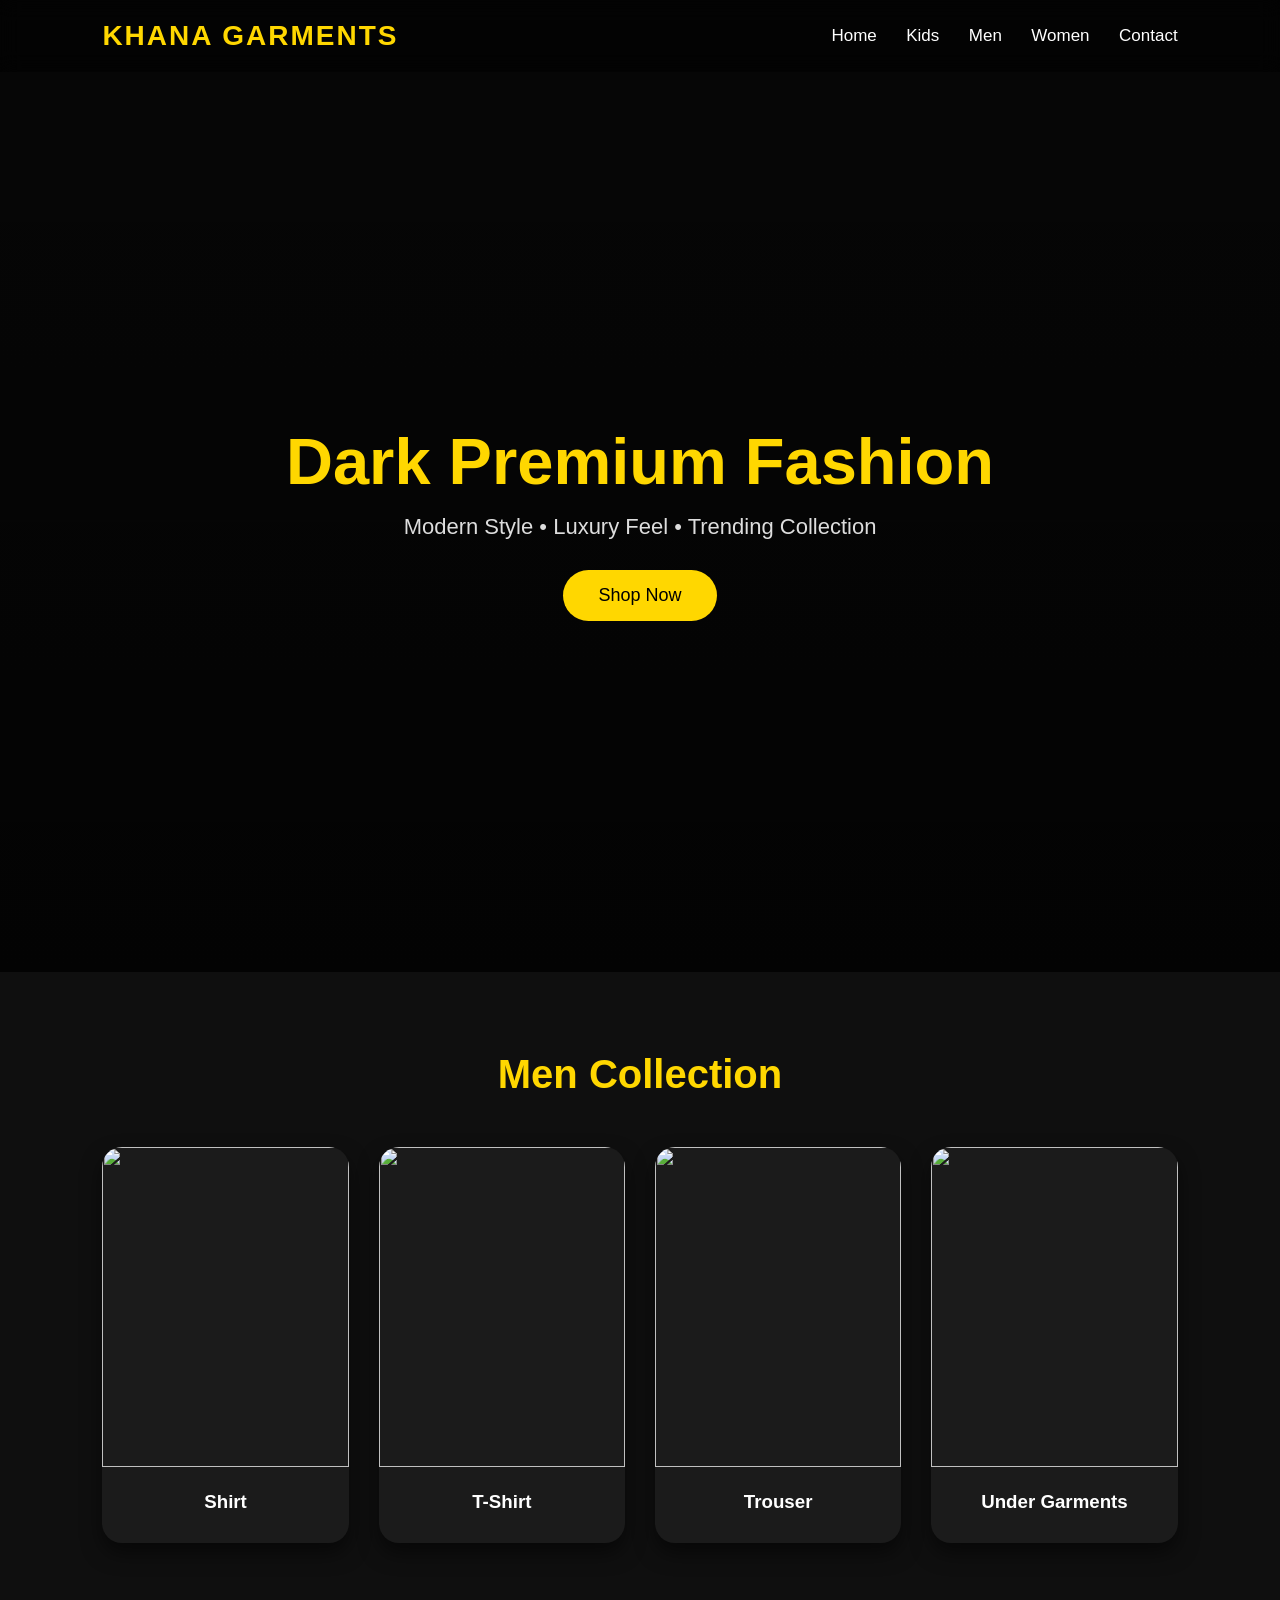
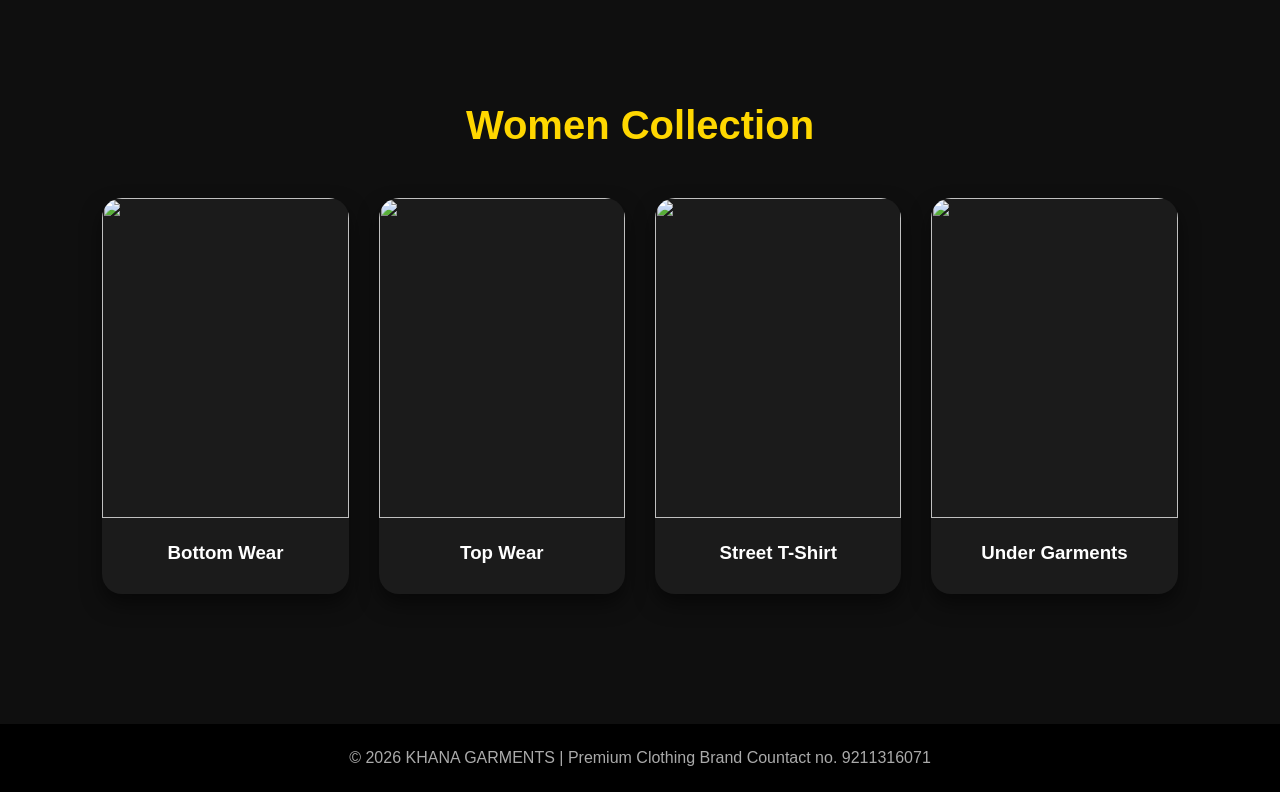
==== index.html @ 59cdd46c "Fix HTML structure and update product links Updated product links and fixed HTML structure." ====
<!DOCTYPE html>
<html>
    <head>
        <title>Dark Premium Fashion Store</title>
        <link rel="stylesheet" href="style.css">
    </head>

    <body>
        <header class="header">
            <div class="logo">KHANA GARMENTS</div>
            <nav>
                <a href="#">Home</a>
                <a href="#">Kids</a>
                <a href="#" onclick="scrollToMenProducts()">Men</a>
                <a href="#" onclick="scrollToWomenProducts()">Women</a>
                <a href="#" onclick="scrollTofooter()">Contact</a>
            </nav>
        </header>
    
        <section class="hero">
            <h1>Dark Premium Fashion</h1>
            <p>Modern Style • Luxury Feel • Trending Collection</p>
            <button onclick="scrollToMenProducts()">Shop Now</button>
        </section>
    
        <section class="Men products" id="Men products">
            <h2 class="title">Men Collection</h2>
        
            <div class="grid">
            
                <div class="card">
                    <a href="menproduct.html"><img src="https://images.unsplash.com/photo-1515886657613-9f3515b0c78f"></a>
                    <div class="card-content">
                        <h3>Shirt</h3>
                    </div>
                </div>

                <div class="card">
                    <img src="https://images.unsplash.com/photo-1496747611176-843222e1e57c">
                    <div class="card-content">
                        <h3>T-Shirt</h3>
                    </div>
                </div>

                <div class="card">
                    <img src="https://images.unsplash.com/photo-1521572267360-ee0c2909d518">
                    <div class="card-content">
                        <h3>Trouser</h3>
                    </div>
                </div>

                <div class="card">
                    <img src="https://images.unsplash.com/photo-1541099649105-f69ad21f3246">
                    <div class="card-content">
                        <h3>Under Garments</h3>
                    </div>
                </div>
            </div>
        </section>
    
        <section class="Women products" id="Women products">
            <h2 class="title">Women Collection</h2>
        
            <div class="grid">
            
                <div class="card">
                    <img src="https://images.unsplash.com/photo-1515886657613-9f3515b0c78f">
                    <div class="card-content">
                        <h3>Bottom Wear</h3>
                    </div>
                </div>

                <div class="card">
                    <img src="https://images.unsplash.com/photo-1496747611176-843222e1e57c">
                    <div class="card-content">
                        <h3>Top Wear</h3>
                    </div>
                </div>

                <div class="card">
                    <img src="https://images.unsplash.com/photo-1521572267360-ee0c2909d518">
                    <div class="card-content">
                        <h3>Street T-Shirt</h3>
                    </div>
                </div>

                <div class="card">
                    <img src="https://images.unsplash.com/photo-1541099649105-f69ad21f3246">
                    <div class="card-content">
                        <h3>Under Garments</h3>
                    </div>
                </div>
            </div>
        </section>

        <footer class="footer" id="footer">
            © 2026 KHANA GARMENTS | Premium Clothing Brand Countact no. 9211316071
        </footer>
        <script src="script.js"></script>
    </body>
</html>
---- style.css ----
*{
    margin:0;
    padding:0;
    box-sizing:border-box;
    font-family: 'Segoe UI', sans-serif;
}

body{
    background:#0f0f0f;
    color:#fff;
    overflow-x:hidden;
}

/* Header */
header{
    background:rgba(0,0,0,0.8);
    padding:20px 8%;
    display:flex;
    justify-content:space-between;
    align-items:center;
    position:sticky;
    top:0;
    z-index:1000;
    backdrop-filter: blur(10px);
}

.header{
    display: flex;
    justify-content: space-between;
}
.logo{
    font-size:28px;
    font-weight:bold;
    color:#ffd700;
    letter-spacing:2px;
    display: block;
}

nav a{
    color:#fff;
    text-decoration:none;
    margin-left:25px;
    transition:0.3s;
    font-size:17px;
    display: inline-flex;
}

nav a:hover{
    color:#ffd700;
}

/* Hero */
.hero{
    height:100vh;
    background:linear-gradient(rgba(0,0,0,.6),rgba(0,0,0,.8)),
    url('https://images.unsplash.com/photo-1515886657613-9f3515b0c78f?auto=format&fit=crop&w=1400&q=80') center/cover;
    display:flex;
    justify-content:center;
    align-items:center;
    text-align:center;
    flex-direction:column;
    animation:zoomBg 10s infinite alternate;
}

@keyframes zoomBg{
    from{background-size:100%;}
    to{background-size:110%;}
}

.hero h1{
    font-size:65px;
    color:#ffd700;
    animation:fadeDown 1.2s ease;
}

.hero p{
    margin-top:15px;
    font-size:22px;
    color:#ddd;
    animation:fadeUp 1.5s ease;
}

.hero button{
    margin-top:30px;
    padding:15px 35px;
    border:none;
    background:#ffd700;
    color:#000;
    font-size:18px;
    cursor:pointer;
    border-radius:30px;
    transition:0.3s;
}

.hero button:hover{
    transform:scale(1.08);
    background:#fff;
}

@keyframes fadeDown{
    from{opacity:0; transform:translateY(-50px);}
    to{opacity:1; transform:translateY(0);}
}

@keyframes fadeUp{
    from{opacity:0; transform:translateY(50px);}
    to{opacity:1; transform:translateY(0);}
}

/* Products */
.products{
    padding:80px 8%;
}

.title{
    text-align:center;
    font-size:40px;
    margin-bottom:50px;
    color:#ffd700;
}

.grid{
    display:grid;
    grid-template-columns:repeat(auto-fit,minmax(130px,1fr));
    gap:30px;
}

.card{
    background:#1b1b1b;
    border-radius:20px;
    overflow:hidden;
    transition:0.4s;
    box-shadow:0 10px 20px rgba(0,0,0,.5);
}

.card:hover{
    transform:translateY(-12px);
}

.card img{
    width:100%;
    height:320px;
    object-fit:cover;
}

.card-content{
    padding:20px;
    text-align:center;
}

.card-content h3{
    margin-bottom:10px;
}

.price{
    color:#ffd700;
    font-size:22px;
    margin-bottom:15px;
}

.card button{
    padding:10px 25px;
    border:none;
    background:#ffd700;
    color:#000;
    cursor:pointer;
    border-radius:25px;
    transition:0.3s;
}

.card button:hover{
    background:#fff;
}

/* Footer */
footer{
    background:#000;
    padding:25px;
    text-align:center;
    margin-top:50px;
    color:#aaa;
}
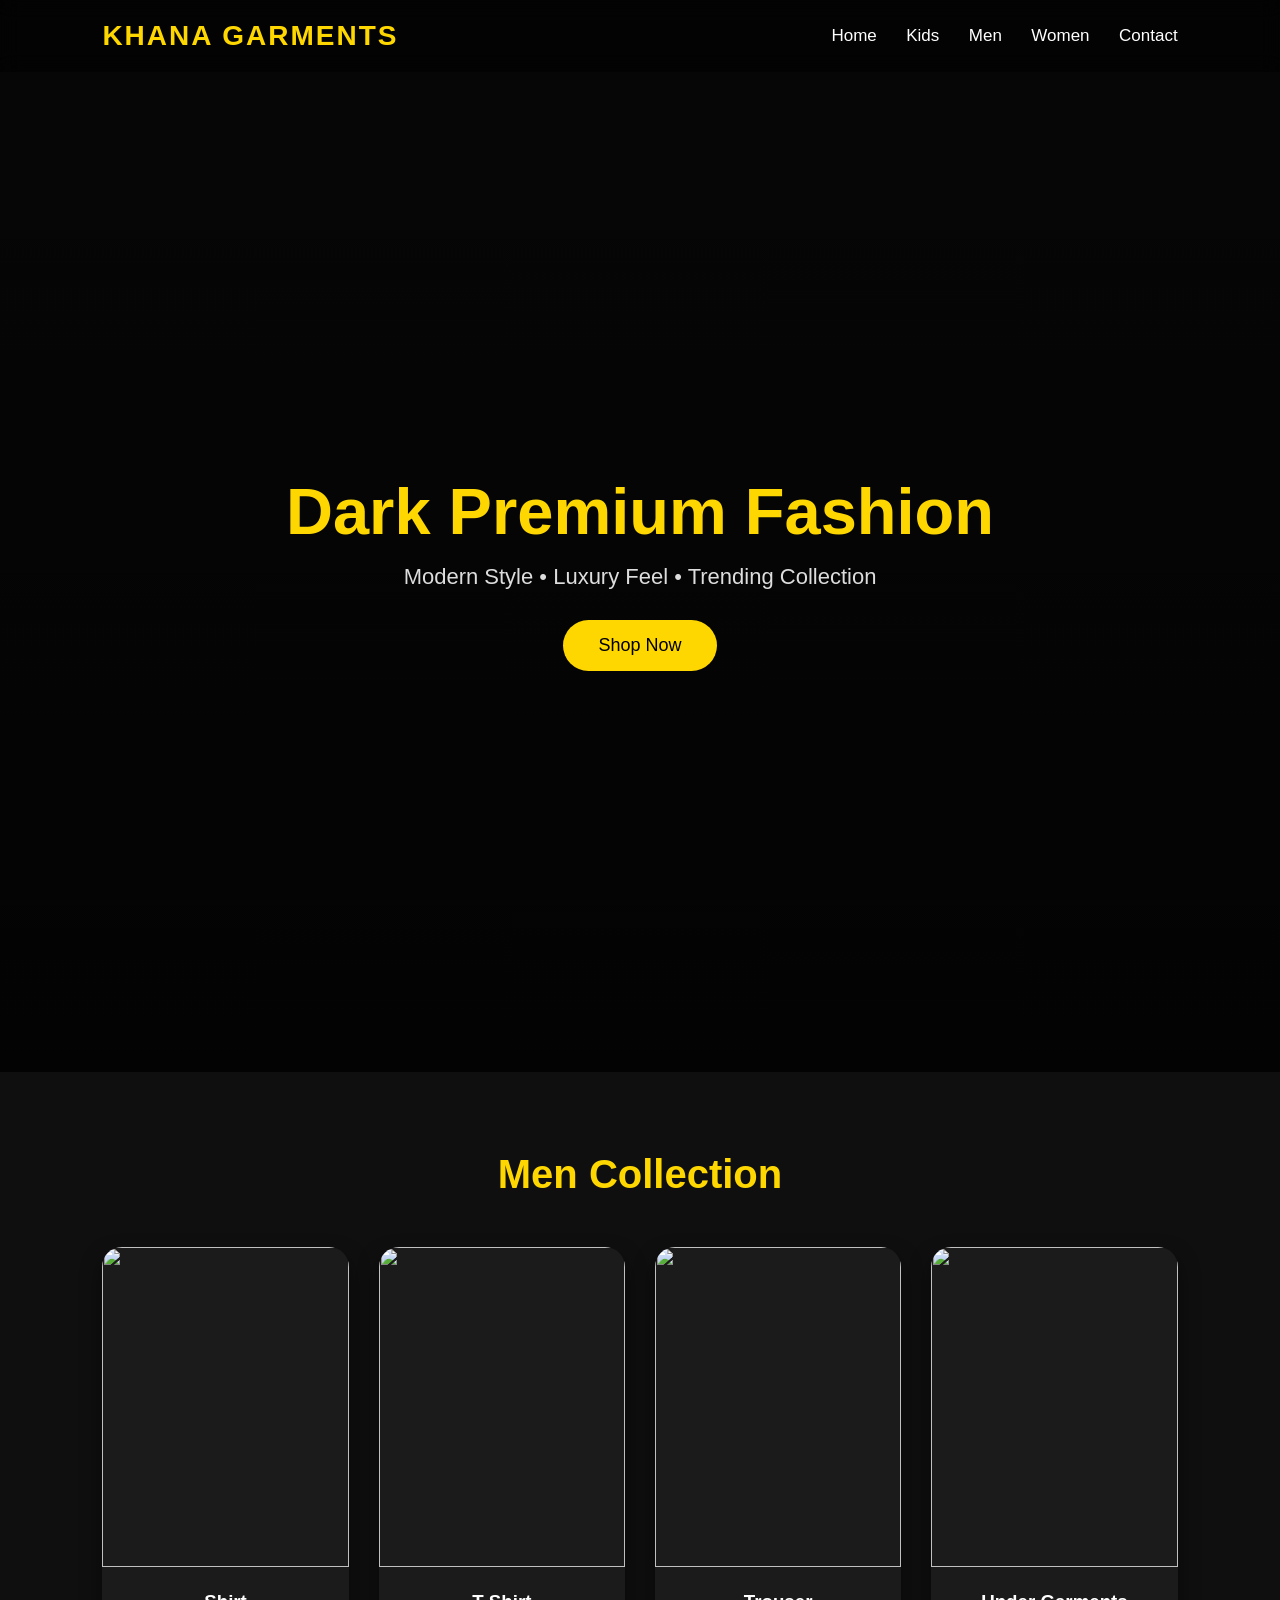
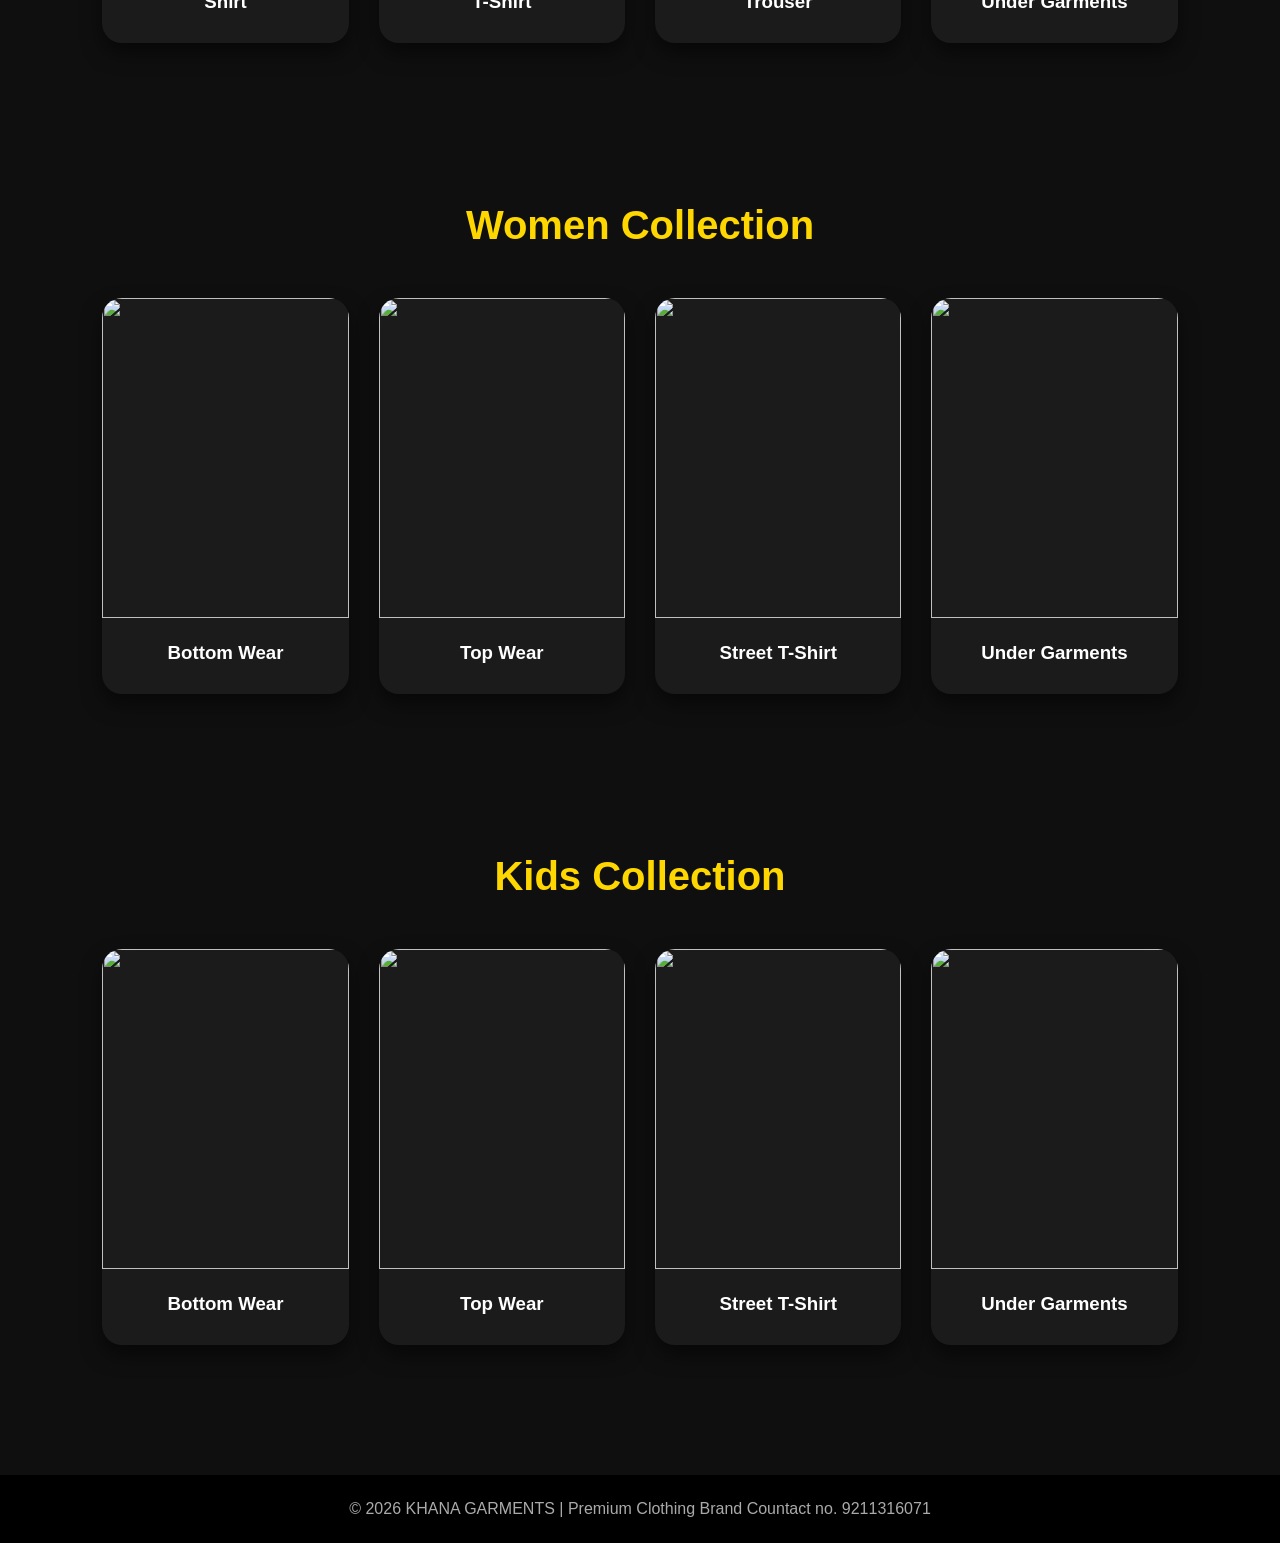
==== commit bec1a8a1: "Add Kids Collection section to index.html Added Kids Collection section to the index.html file." ====
--- a/index.html
+++ b/index.html
@@ -92,6 +92,41 @@
                 </div>
             </div>
         </section>
+        
+        <section class="Women products" id="Women products">
+            <h2 class="title">Kids Collection</h2>
+        
+            <div class="grid">
+            
+                <div class="card">
+                    <img src="https://images.unsplash.com/photo-1515886657613-9f3515b0c78f">
+                    <div class="card-content">
+                        <h3>Bottom Wear</h3>
+                    </div>
+                </div>
+
+                <div class="card">
+                    <img src="https://images.unsplash.com/photo-1496747611176-843222e1e57c">
+                    <div class="card-content">
+                        <h3>Top Wear</h3>
+                    </div>
+                </div>
+
+                <div class="card">
+                    <img src="https://images.unsplash.com/photo-1521572267360-ee0c2909d518">
+                    <div class="card-content">
+                        <h3>Street T-Shirt</h3>
+                    </div>
+                </div>
+
+                <div class="card">
+                    <img src="https://images.unsplash.com/photo-1541099649105-f69ad21f3246">
+                    <div class="card-content">
+                        <h3>Under Garments</h3>
+                    </div>
+                </div>
+            </div>
+        </section>
 
         <footer class="footer" id="footer">
             © 2026 KHANA GARMENTS | Premium Clothing Brand Countact no. 9211316071
--- a/style.css
+++ b/style.css
@@ -51,7 +51,7 @@
 
 /* Hero */
 .hero{
-    height:100vh;
+    height:1000px;
     background:linear-gradient(rgba(0,0,0,.6),rgba(0,0,0,.8)),
     url('https://images.unsplash.com/photo-1515886657613-9f3515b0c78f?auto=format&fit=crop&w=1400&q=80') center/cover;
     display:flex;
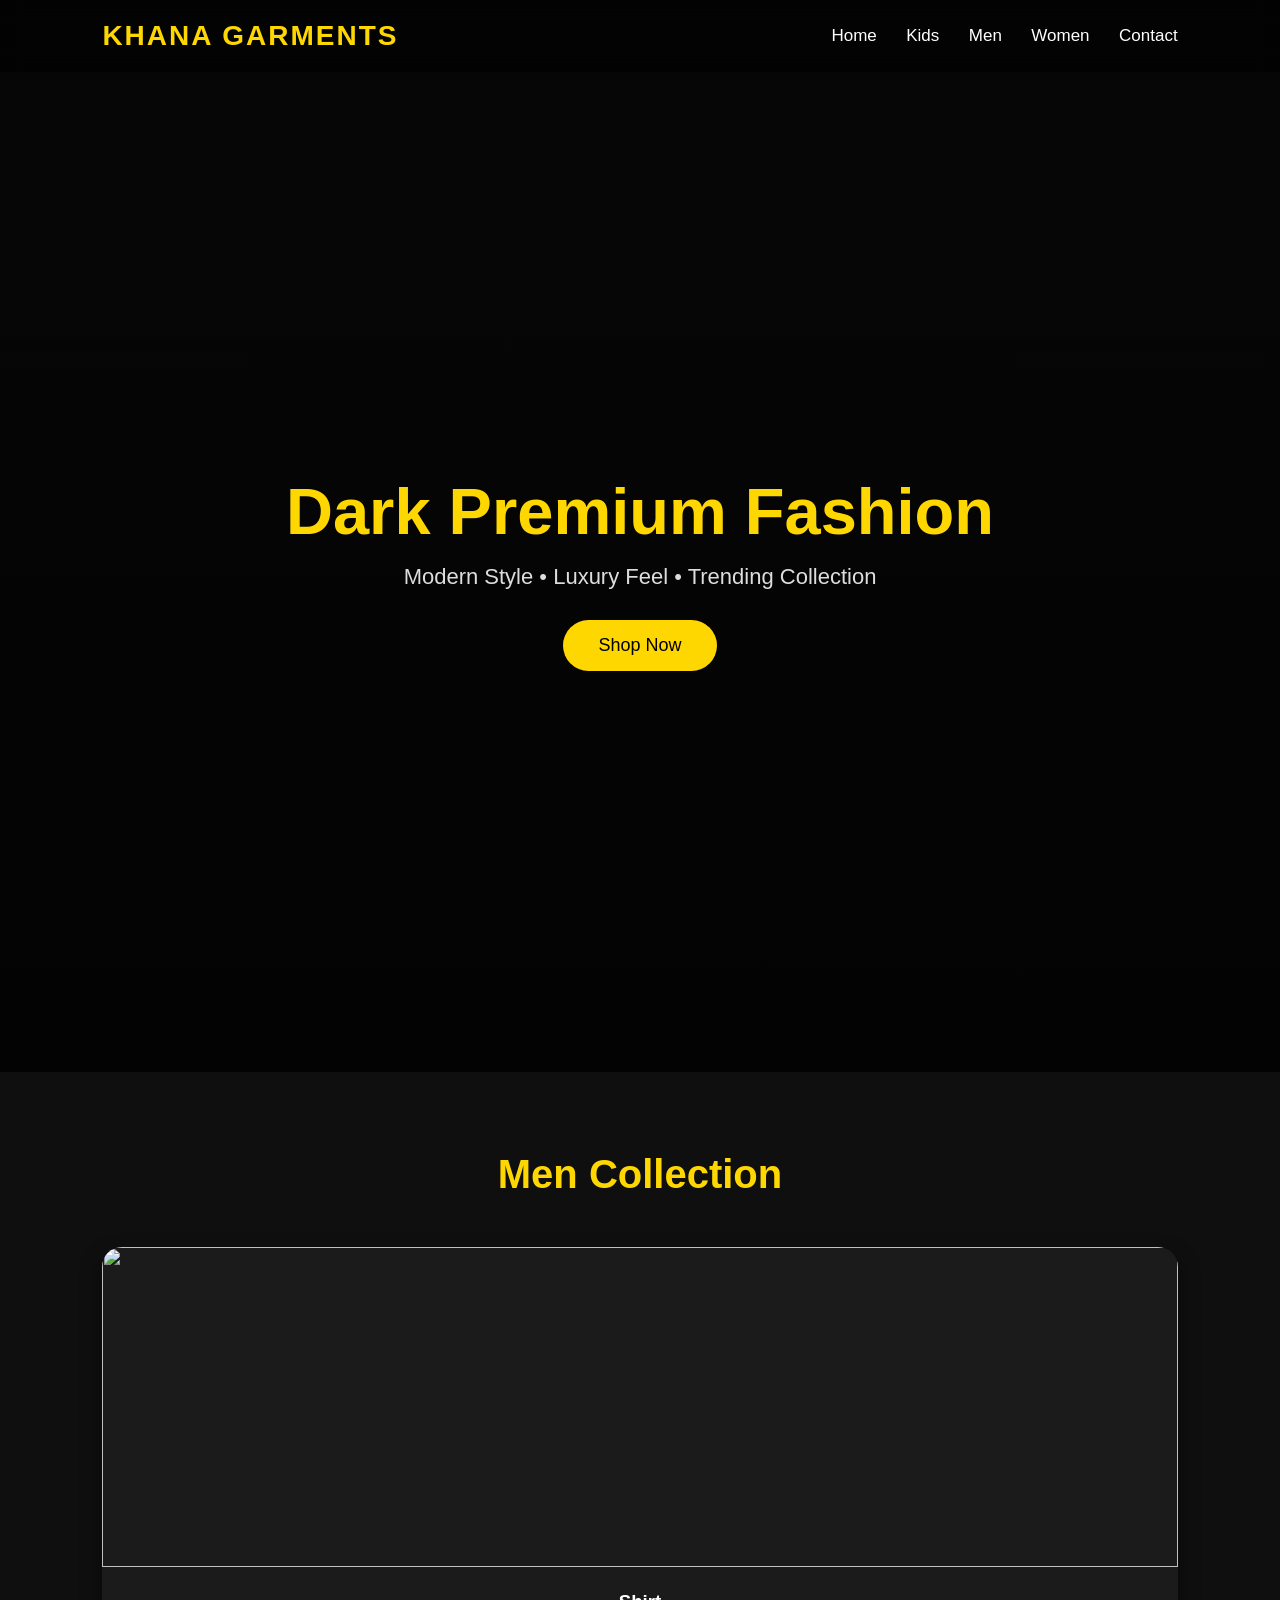
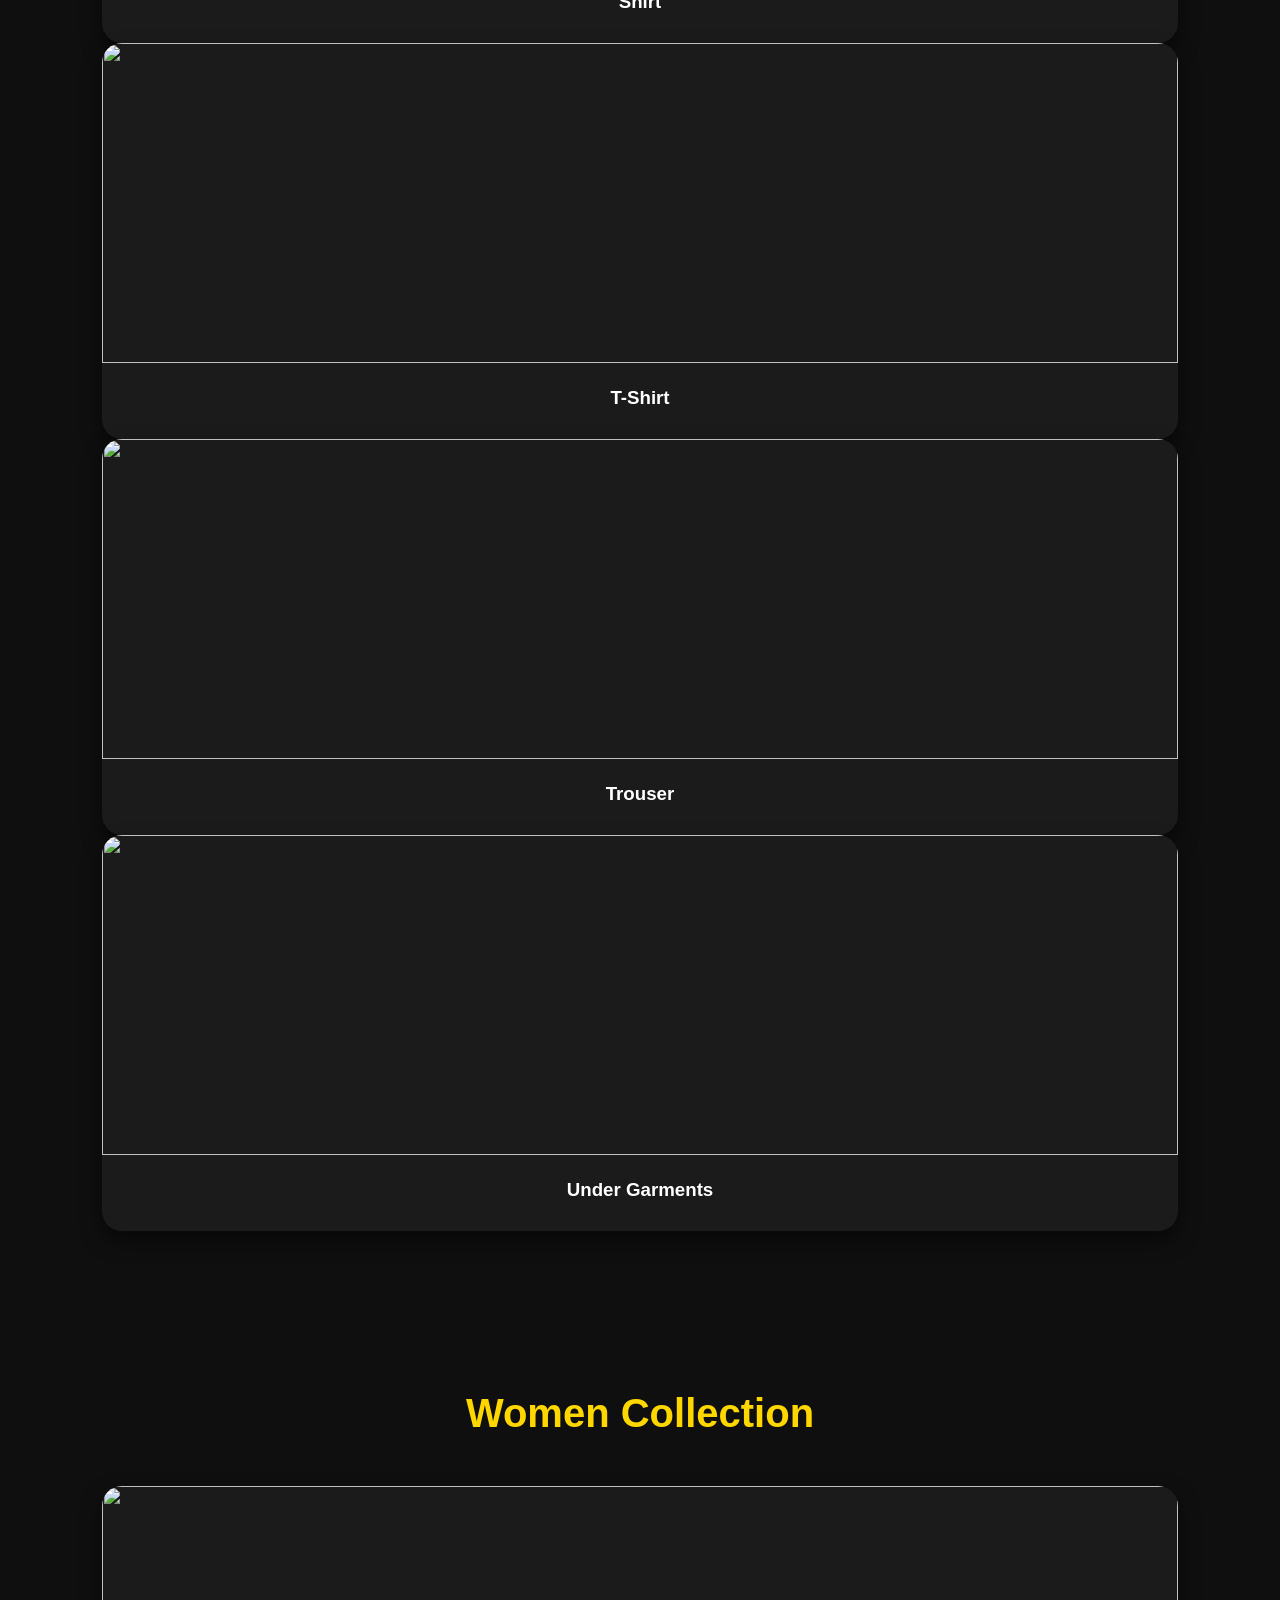
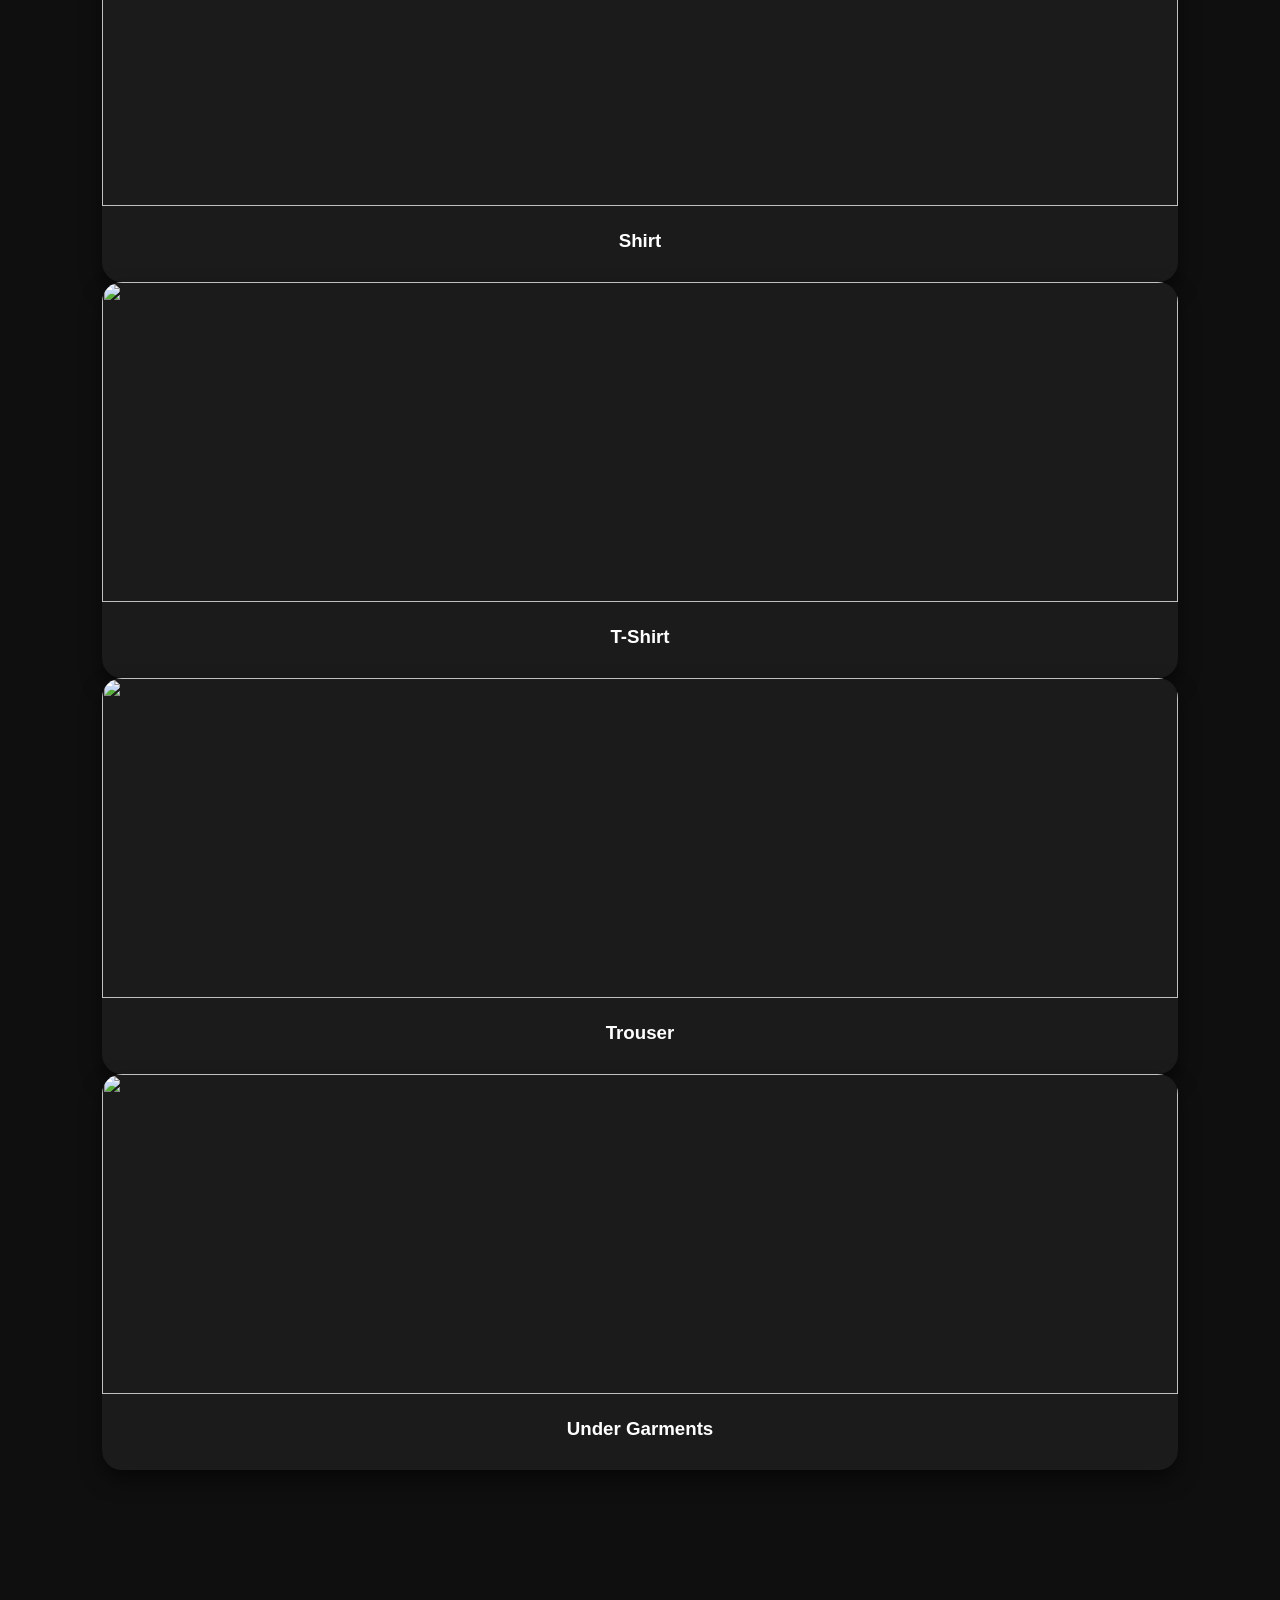
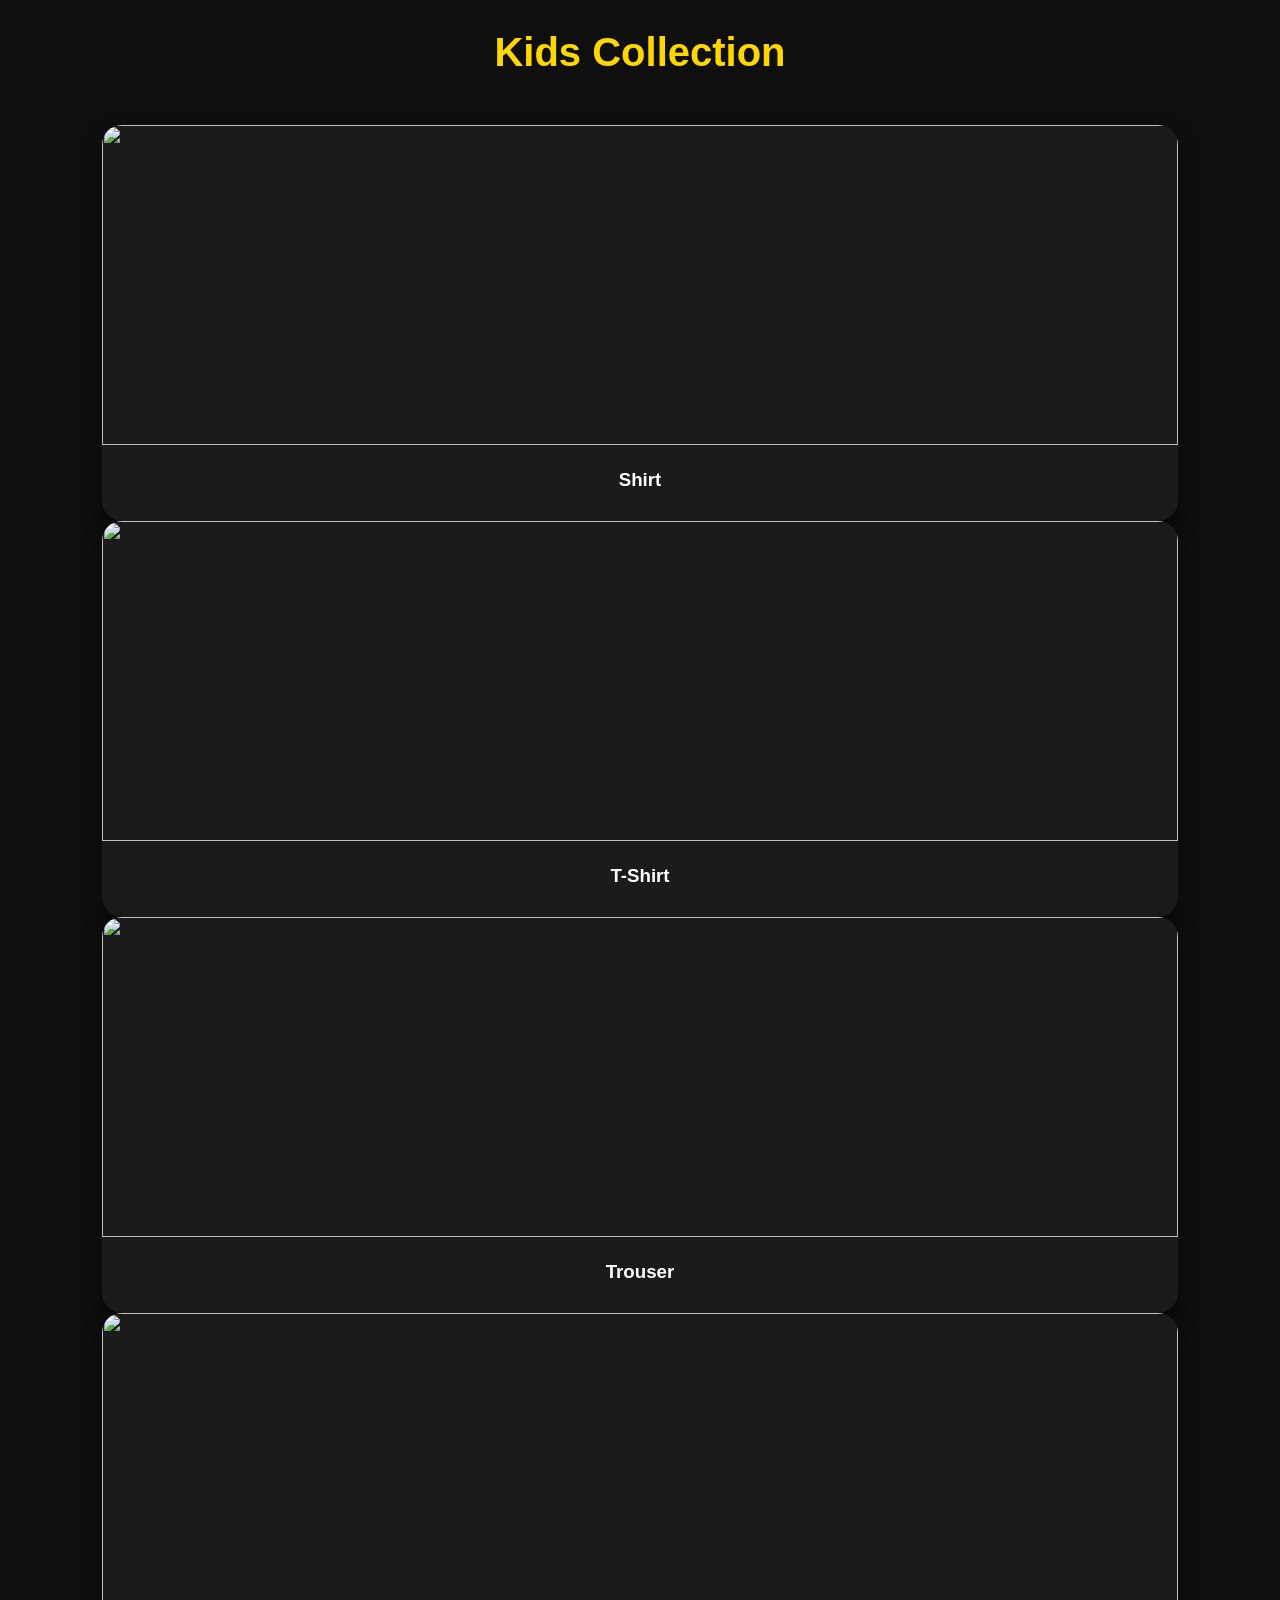
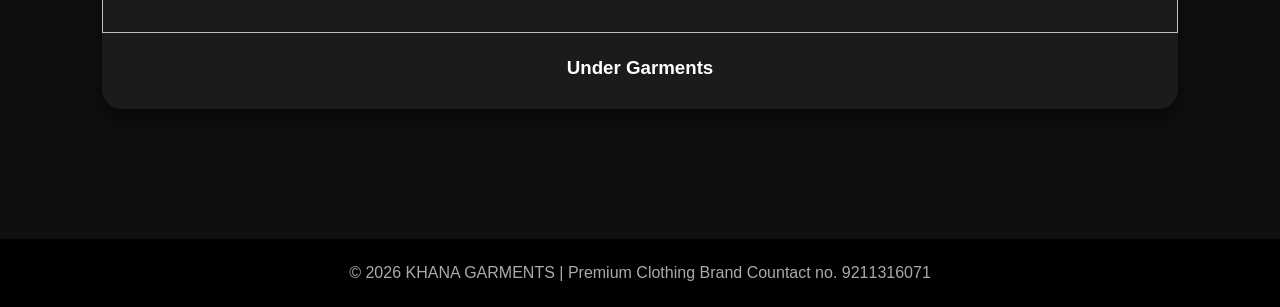
==== commit 3ac59d72: "Update index.html" ====
--- a/index.html
+++ b/index.html
@@ -26,33 +26,34 @@
         <section class="Men products" id="Men products">
             <h2 class="title">Men Collection</h2>
         
-            <div class="grid">
-            
-                <div class="card">
-                    <a href="menproduct.html"><img src="https://images.unsplash.com/photo-1515886657613-9f3515b0c78f"></a>
-                    <div class="card-content">
-                        <h3>Shirt</h3>
+            <div class="mencard">
+                    <div class="card">
+                        <a href="men t-shirt.html"><img src="https://images.unsplash.com/photo-1515886657613-9f3515b0c78f"></a>
+                        <div class="card-content">
+                            <h3>Shirt</h3>
+                        </div>
+                    </div>
+
+                    <div class="card">
+                        <img src="https://images.unsplash.com/photo-1496747611176-843222e1e57c">
+                        <div class="card-content">
+                            <h3>T-Shirt</h3>
+                        </div>
                     </div>
                 </div>
+                <div class="mencard">
+                    <div class="card">
+                        <img src="https://images.unsplash.com/photo-1521572267360-ee0c2909d518">
+                        <div class="card-content">
+                            <h3>Trouser</h3>
+                        </div>
+                    </div>
 
-                <div class="card">
-                    <img src="https://images.unsplash.com/photo-1496747611176-843222e1e57c">
-                    <div class="card-content">
-                        <h3>T-Shirt</h3>
-                    </div>
-                </div>
-
-                <div class="card">
-                    <img src="https://images.unsplash.com/photo-1521572267360-ee0c2909d518">
-                    <div class="card-content">
-                        <h3>Trouser</h3>
-                    </div>
-                </div>
-
-                <div class="card">
-                    <img src="https://images.unsplash.com/photo-1541099649105-f69ad21f3246">
-                    <div class="card-content">
-                        <h3>Under Garments</h3>
+                    <div class="card">
+                        <img src="https://images.unsplash.com/photo-1541099649105-f69ad21f3246">
+                        <div class="card-content">
+                            <h3>Under Garments</h3>
+                        </div>
                     </div>
                 </div>
             </div>
@@ -61,68 +62,72 @@
         <section class="Women products" id="Women products">
             <h2 class="title">Women Collection</h2>
         
-            <div class="grid">
             
-                <div class="card">
-                    <img src="https://images.unsplash.com/photo-1515886657613-9f3515b0c78f">
-                    <div class="card-content">
-                        <h3>Bottom Wear</h3>
+            <div class="mencard">
+                    <div class="card">
+                        <a href="men t-shirt.html"><img src="https://images.unsplash.com/photo-1515886657613-9f3515b0c78f"></a>
+                        <div class="card-content">
+                            <h3>Shirt</h3>
+                        </div>
+                    </div>
+
+                    <div class="card">
+                        <img src="https://images.unsplash.com/photo-1496747611176-843222e1e57c">
+                        <div class="card-content">
+                            <h3>T-Shirt</h3>
+                        </div>
                     </div>
                 </div>
+                <div class="mencard">
+                    <div class="card">
+                        <img src="https://images.unsplash.com/photo-1521572267360-ee0c2909d518">
+                        <div class="card-content">
+                            <h3>Trouser</h3>
+                        </div>
+                    </div>
 
-                <div class="card">
-                    <img src="https://images.unsplash.com/photo-1496747611176-843222e1e57c">
-                    <div class="card-content">
-                        <h3>Top Wear</h3>
-                    </div>
-                </div>
-
-                <div class="card">
-                    <img src="https://images.unsplash.com/photo-1521572267360-ee0c2909d518">
-                    <div class="card-content">
-                        <h3>Street T-Shirt</h3>
-                    </div>
-                </div>
-
-                <div class="card">
-                    <img src="https://images.unsplash.com/photo-1541099649105-f69ad21f3246">
-                    <div class="card-content">
-                        <h3>Under Garments</h3>
+                    <div class="card">
+                        <img src="https://images.unsplash.com/photo-1541099649105-f69ad21f3246">
+                        <div class="card-content">
+                            <h3>Under Garments</h3>
+                        </div>
                     </div>
                 </div>
             </div>
         </section>
         
-        <section class="Women products" id="Women products">
+        <section class="Kids products" id="Kids products">
             <h2 class="title">Kids Collection</h2>
         
-            <div class="grid">
             
-                <div class="card">
-                    <img src="https://images.unsplash.com/photo-1515886657613-9f3515b0c78f">
-                    <div class="card-content">
-                        <h3>Bottom Wear</h3>
+            <div class="mencard">
+                    <div class="card">
+                        <a href="men t-shirt.html"><img src="https://images.unsplash.com/photo-1515886657613-9f3515b0c78f"></a>
+                        <div class="card-content">
+                            <h3>Shirt</h3>
+                        </div>
+                    </div>
+
+                    <div class="card">
+                        <img src="https://images.unsplash.com/photo-1496747611176-843222e1e57c">
+                        <div class="card-content">
+                            <h3>T-Shirt</h3>
+                        </div>
                     </div>
                 </div>
+                <div class="mencard">
+                    <div class="card">
+                        <img src="https://images.unsplash.com/photo-1521572267360-ee0c2909d518">
+                        <div class="card-content">
+                            <h3>Trouser</h3>
+                        </div>
+                    </div>
 
-                <div class="card">
-                    <img src="https://images.unsplash.com/photo-1496747611176-843222e1e57c">
-                    <div class="card-content">
-                        <h3>Top Wear</h3>
-                    </div>
-                </div>
-
-                <div class="card">
-                    <img src="https://images.unsplash.com/photo-1521572267360-ee0c2909d518">
-                    <div class="card-content">
-                        <h3>Street T-Shirt</h3>
-                    </div>
-                </div>
-
-                <div class="card">
-                    <img src="https://images.unsplash.com/photo-1541099649105-f69ad21f3246">
-                    <div class="card-content">
-                        <h3>Under Garments</h3>
+                    <div class="card">
+                        <img src="https://images.unsplash.com/photo-1541099649105-f69ad21f3246">
+                        <div class="card-content">
+                            <h3>Under Garments</h3>
+                        </div>
                     </div>
                 </div>
             </div>
--- a/style.css
+++ b/style.css
@@ -123,6 +123,7 @@
     display:grid;
     grid-template-columns:repeat(auto-fit,minmax(130px,1fr));
     gap:30px;
+    hight:500px;
 }
 
 .card{
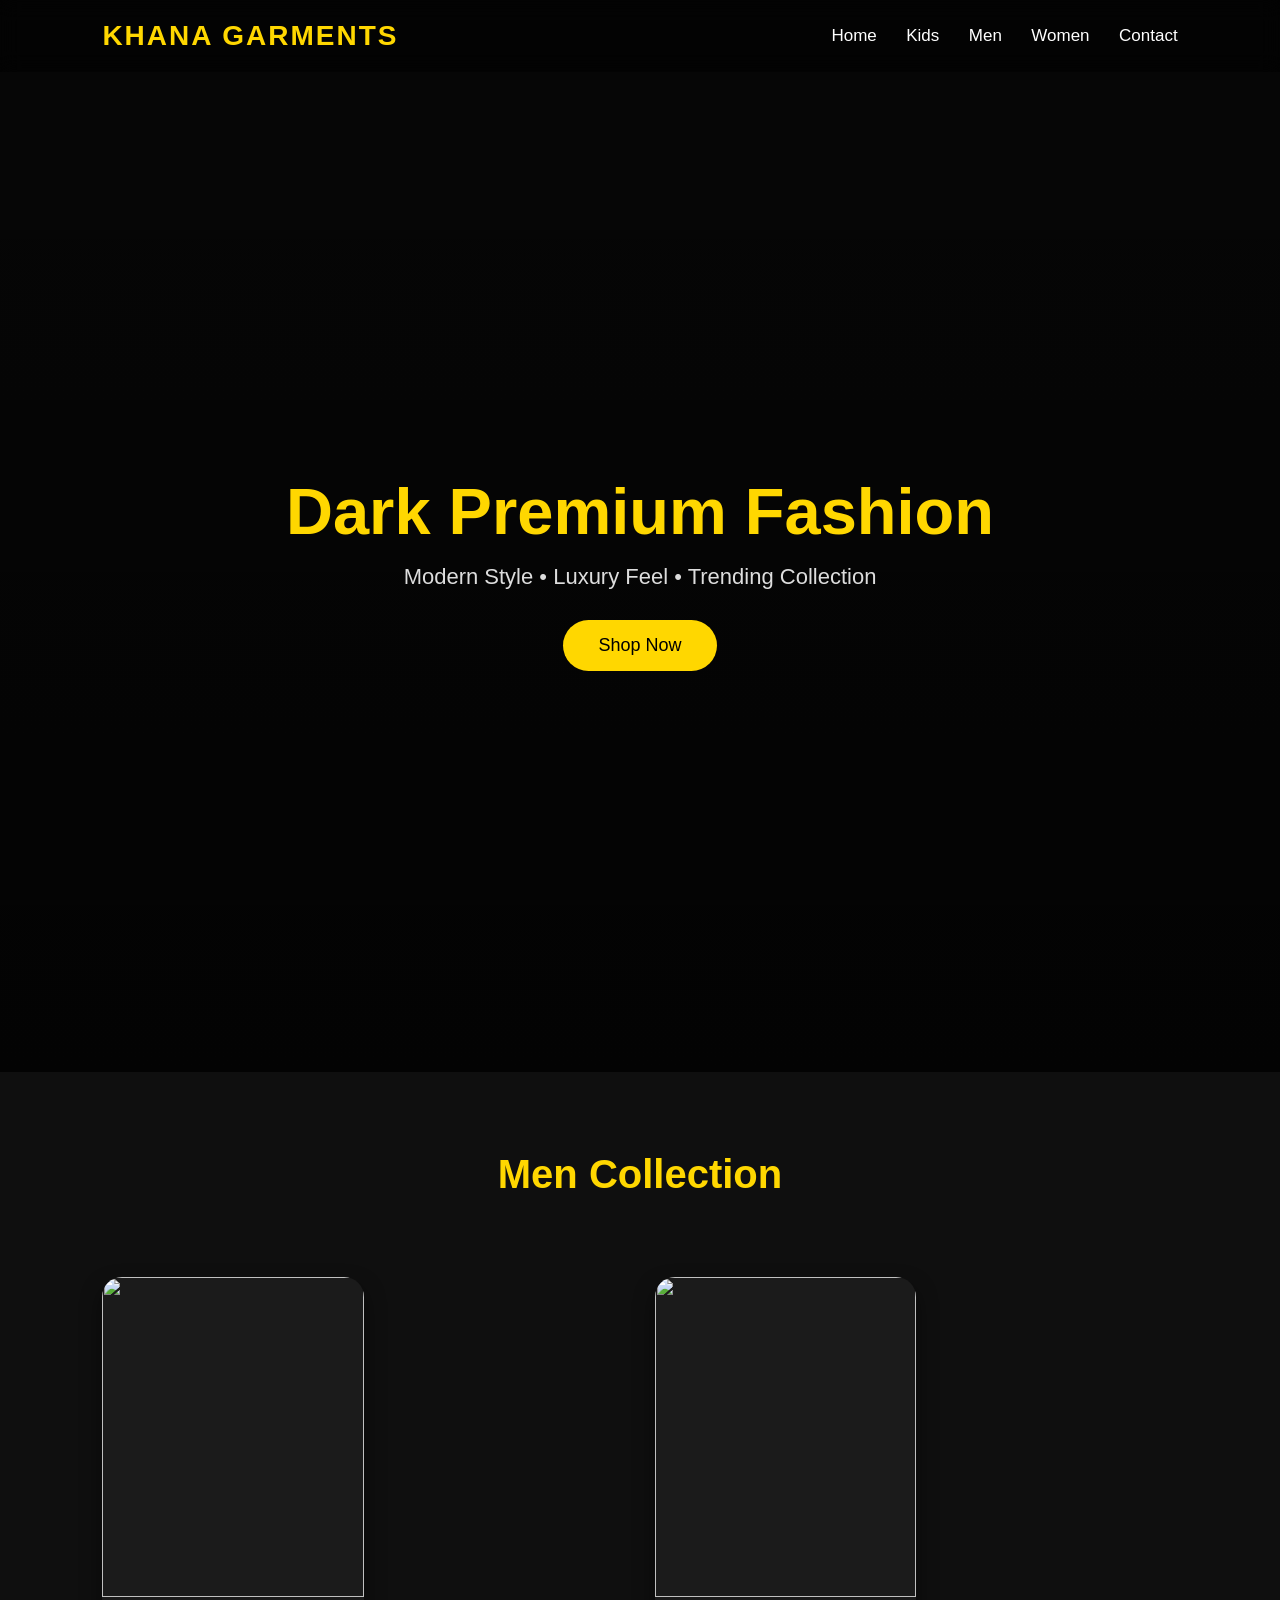
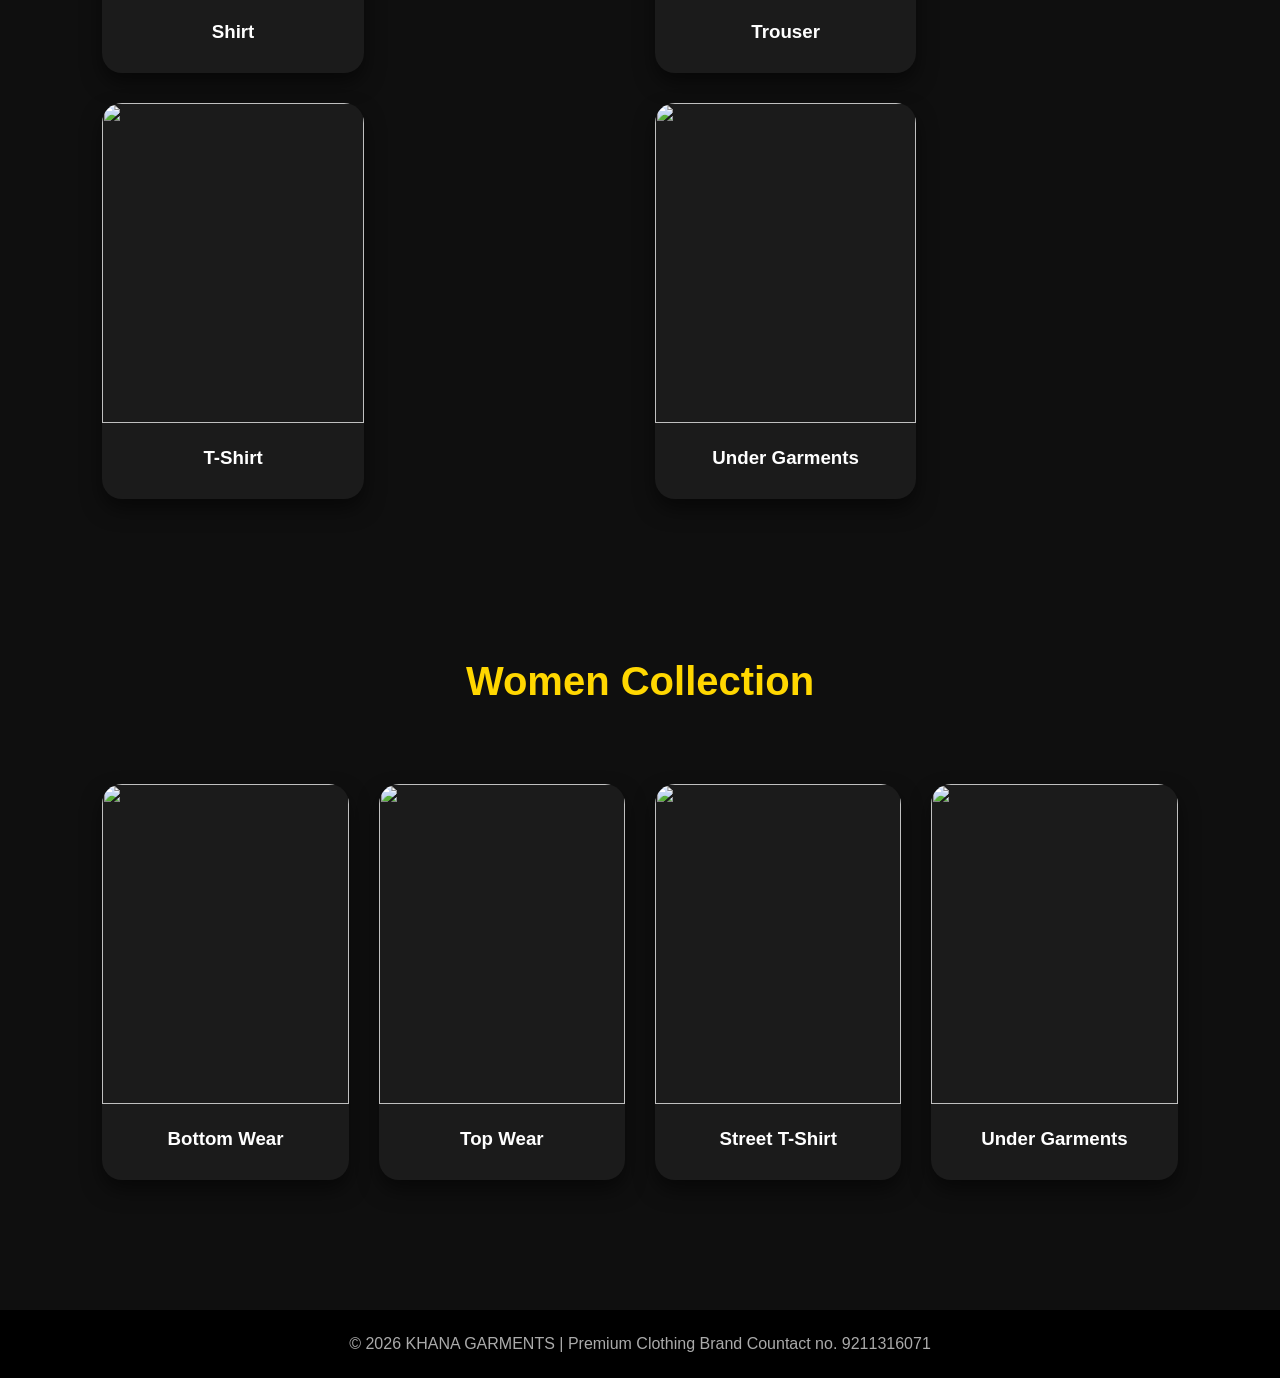
==== commit 93194786: "Add files via upload" ====
--- a/index.html
+++ b/index.html
@@ -26,7 +26,9 @@
         <section class="Men products" id="Men products">
             <h2 class="title">Men Collection</h2>
         
-            <div class="mencard">
+            <div class="grid">
+            
+                <div class="mencard">
                     <div class="card">
                         <a href="men t-shirt.html"><img src="https://images.unsplash.com/photo-1515886657613-9f3515b0c78f"></a>
                         <div class="card-content">
@@ -62,72 +64,33 @@
         <section class="Women products" id="Women products">
             <h2 class="title">Women Collection</h2>
         
+            <div class="grid">
             
-            <div class="mencard">
-                    <div class="card">
-                        <a href="men t-shirt.html"><img src="https://images.unsplash.com/photo-1515886657613-9f3515b0c78f"></a>
-                        <div class="card-content">
-                            <h3>Shirt</h3>
-                        </div>
-                    </div>
-
-                    <div class="card">
-                        <img src="https://images.unsplash.com/photo-1496747611176-843222e1e57c">
-                        <div class="card-content">
-                            <h3>T-Shirt</h3>
-                        </div>
+                <div class="card">
+                    <img src="https://images.unsplash.com/photo-1515886657613-9f3515b0c78f">
+                    <div class="card-content">
+                        <h3>Bottom Wear</h3>
                     </div>
                 </div>
-                <div class="mencard">
-                    <div class="card">
-                        <img src="https://images.unsplash.com/photo-1521572267360-ee0c2909d518">
-                        <div class="card-content">
-                            <h3>Trouser</h3>
-                        </div>
-                    </div>
 
-                    <div class="card">
-                        <img src="https://images.unsplash.com/photo-1541099649105-f69ad21f3246">
-                        <div class="card-content">
-                            <h3>Under Garments</h3>
-                        </div>
+                <div class="card">
+                    <img src="https://images.unsplash.com/photo-1496747611176-843222e1e57c">
+                    <div class="card-content">
+                        <h3>Top Wear</h3>
                     </div>
                 </div>
-            </div>
-        </section>
-        
-        <section class="Kids products" id="Kids products">
-            <h2 class="title">Kids Collection</h2>
-        
-            
-            <div class="mencard">
-                    <div class="card">
-                        <a href="men t-shirt.html"><img src="https://images.unsplash.com/photo-1515886657613-9f3515b0c78f"></a>
-                        <div class="card-content">
-                            <h3>Shirt</h3>
-                        </div>
-                    </div>
 
-                    <div class="card">
-                        <img src="https://images.unsplash.com/photo-1496747611176-843222e1e57c">
-                        <div class="card-content">
-                            <h3>T-Shirt</h3>
-                        </div>
+                <div class="card">
+                    <img src="https://images.unsplash.com/photo-1521572267360-ee0c2909d518">
+                    <div class="card-content">
+                        <h3>Street T-Shirt</h3>
                     </div>
                 </div>
-                <div class="mencard">
-                    <div class="card">
-                        <img src="https://images.unsplash.com/photo-1521572267360-ee0c2909d518">
-                        <div class="card-content">
-                            <h3>Trouser</h3>
-                        </div>
-                    </div>
 
-                    <div class="card">
-                        <img src="https://images.unsplash.com/photo-1541099649105-f69ad21f3246">
-                        <div class="card-content">
-                            <h3>Under Garments</h3>
-                        </div>
+                <div class="card">
+                    <img src="https://images.unsplash.com/photo-1541099649105-f69ad21f3246">
+                    <div class="card-content">
+                        <h3>Under Garments</h3>
                     </div>
                 </div>
             </div>
@@ -138,4 +101,4 @@
         </footer>
         <script src="script.js"></script>
     </body>
-</html>
+</html>
--- a/style.css
+++ b/style.css
@@ -123,7 +123,10 @@
     display:grid;
     grid-template-columns:repeat(auto-fit,minmax(130px,1fr));
     gap:30px;
-    hight:500px;
+}
+
+.mencard{
+    width:50%;
 }
 
 .card{
@@ -132,6 +135,7 @@
     overflow:hidden;
     transition:0.4s;
     box-shadow:0 10px 20px rgba(0,0,0,.5);
+    margin-top:30px;
 }
 
 .card:hover{
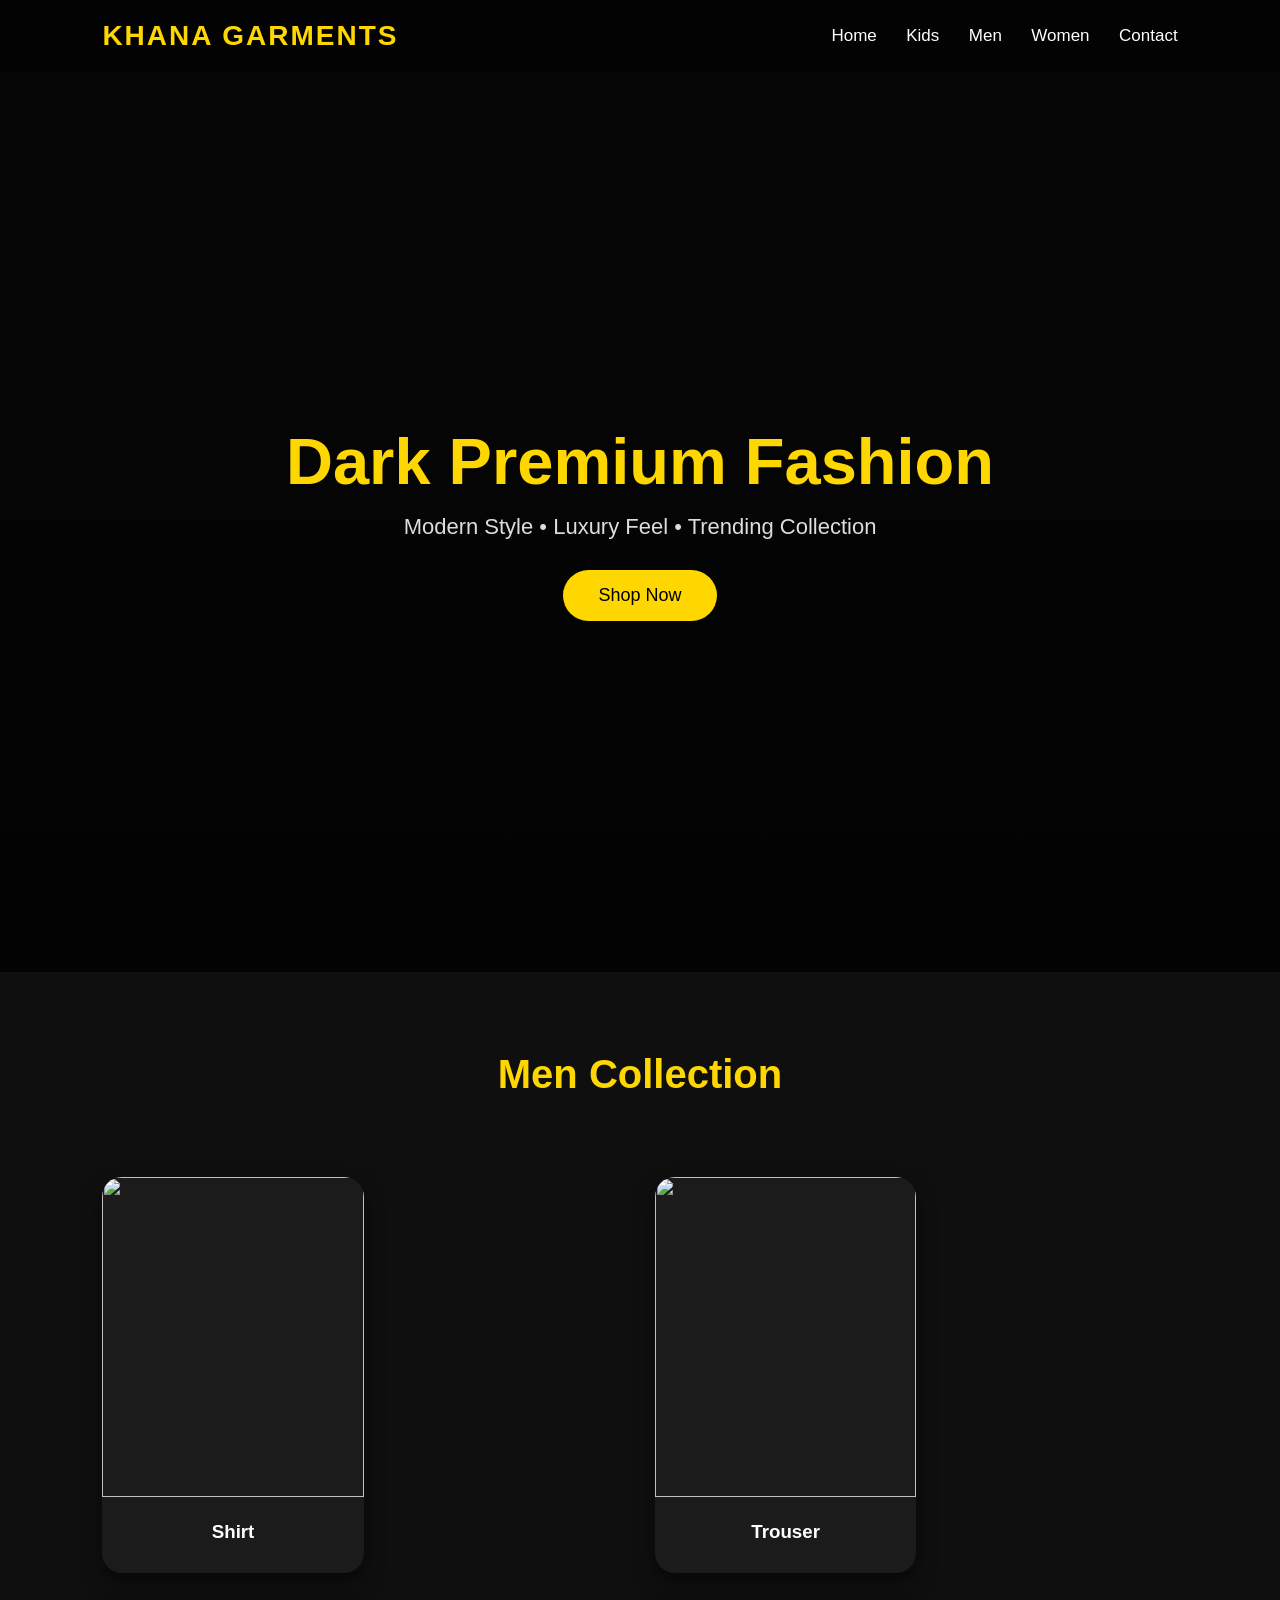
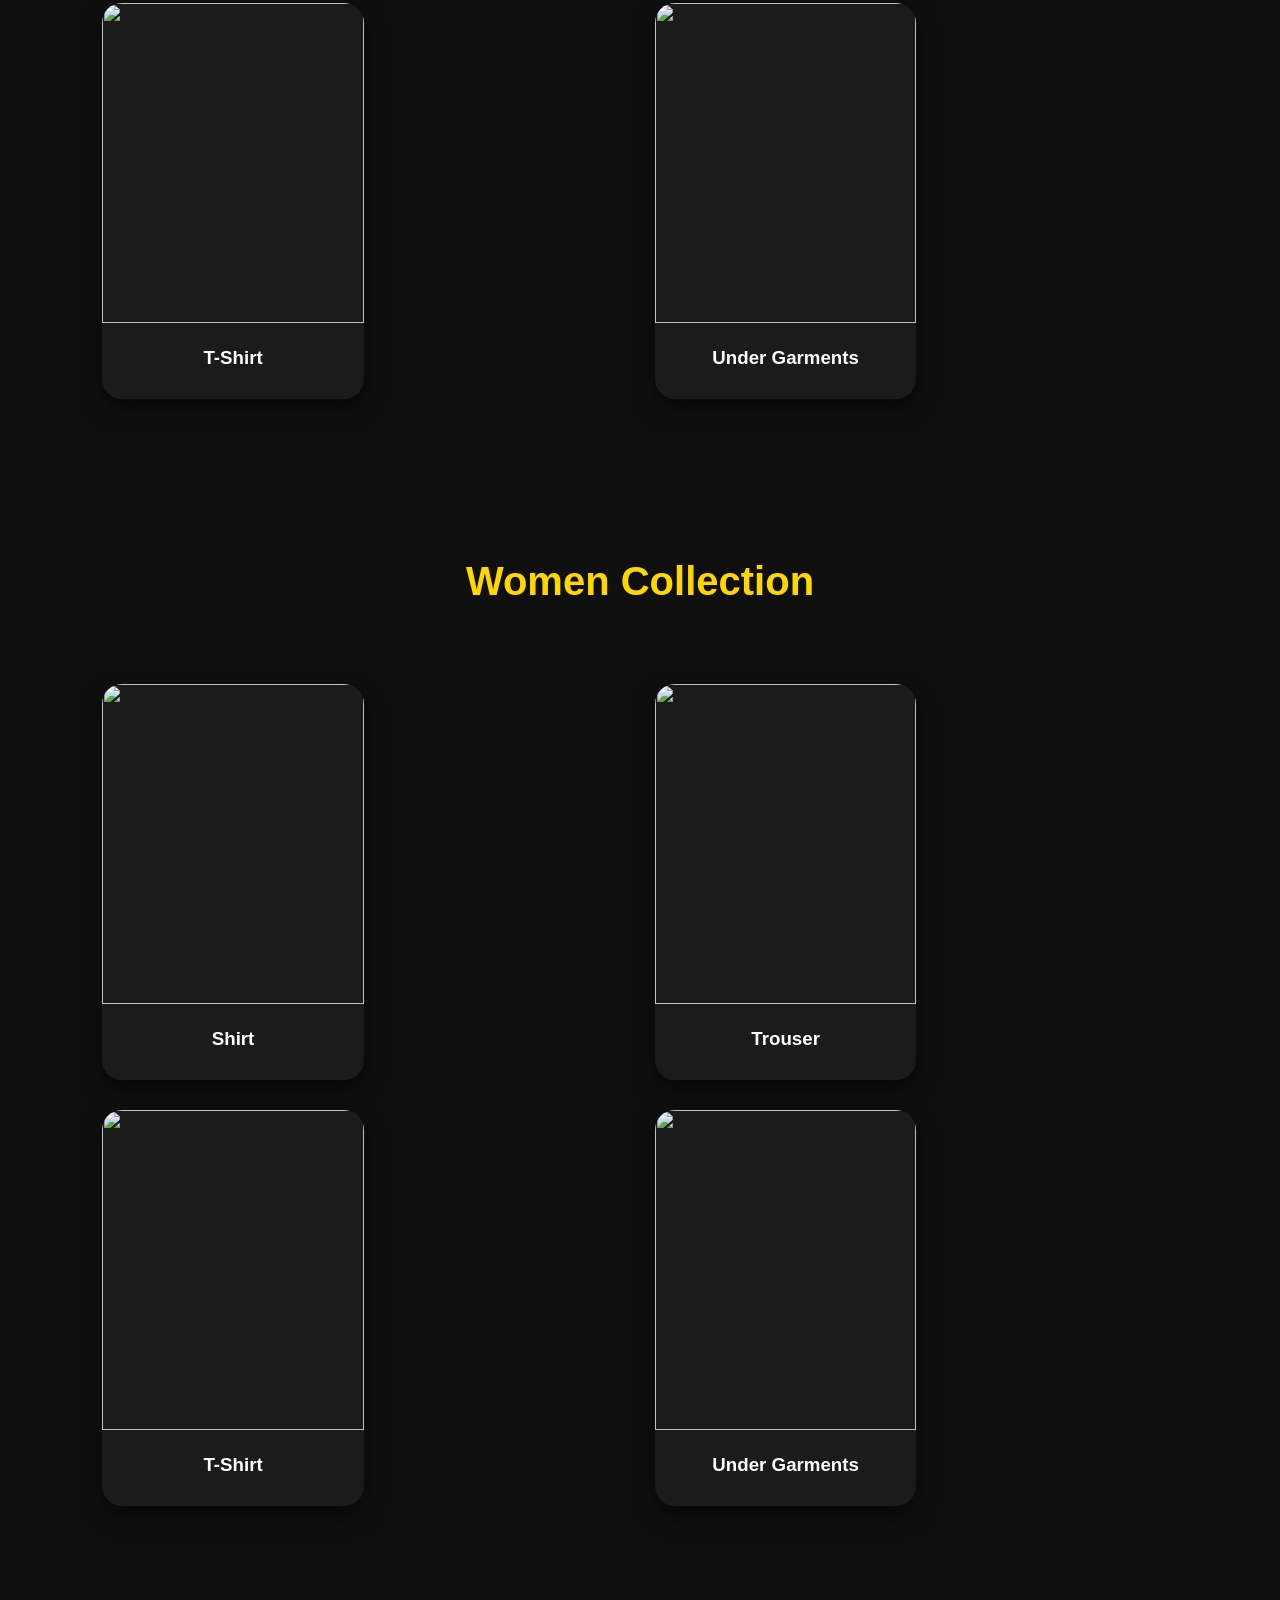
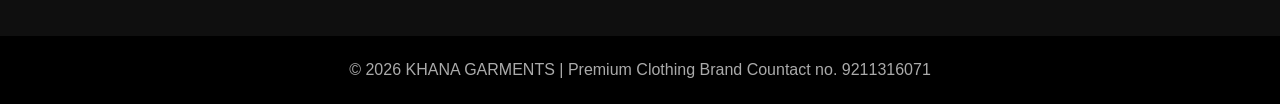
==== commit b04886ca: "Update index.html" ====
--- a/index.html
+++ b/index.html
@@ -66,31 +66,34 @@
         
             <div class="grid">
             
-                <div class="card">
-                    <img src="https://images.unsplash.com/photo-1515886657613-9f3515b0c78f">
-                    <div class="card-content">
-                        <h3>Bottom Wear</h3>
+                <div class="mencard">
+                    <div class="card">
+                        <a href="men t-shirt.html"><img src="https://images.unsplash.com/photo-1515886657613-9f3515b0c78f"></a>
+                        <div class="card-content">
+                            <h3>Shirt</h3>
+                        </div>
+                    </div>
+
+                    <div class="card">
+                        <img src="https://images.unsplash.com/photo-1496747611176-843222e1e57c">
+                        <div class="card-content">
+                            <h3>T-Shirt</h3>
+                        </div>
                     </div>
                 </div>
+                <div class="mencard">
+                    <div class="card">
+                        <img src="https://images.unsplash.com/photo-1521572267360-ee0c2909d518">
+                        <div class="card-content">
+                            <h3>Trouser</h3>
+                        </div>
+                    </div>
 
-                <div class="card">
-                    <img src="https://images.unsplash.com/photo-1496747611176-843222e1e57c">
-                    <div class="card-content">
-                        <h3>Top Wear</h3>
-                    </div>
-                </div>
-
-                <div class="card">
-                    <img src="https://images.unsplash.com/photo-1521572267360-ee0c2909d518">
-                    <div class="card-content">
-                        <h3>Street T-Shirt</h3>
-                    </div>
-                </div>
-
-                <div class="card">
-                    <img src="https://images.unsplash.com/photo-1541099649105-f69ad21f3246">
-                    <div class="card-content">
-                        <h3>Under Garments</h3>
+                    <div class="card">
+                        <img src="https://images.unsplash.com/photo-1541099649105-f69ad21f3246">
+                        <div class="card-content">
+                            <h3>Under Garments</h3>
+                        </div>
                     </div>
                 </div>
             </div>
@@ -101,4 +104,4 @@
         </footer>
         <script src="script.js"></script>
     </body>
-</html>+</html>
--- a/style.css
+++ b/style.css
@@ -51,7 +51,7 @@
 
 /* Hero */
 .hero{
-    height:1000px;
+    height:100vh;
     background:linear-gradient(rgba(0,0,0,.6),rgba(0,0,0,.8)),
     url('https://images.unsplash.com/photo-1515886657613-9f3515b0c78f?auto=format&fit=crop&w=1400&q=80') center/cover;
     display:flex;
@@ -122,11 +122,10 @@
 .grid{
     display:grid;
     grid-template-columns:repeat(auto-fit,minmax(130px,1fr));
-    gap:30px;
+    gap:30px 30px;
 }
-
 .mencard{
-    width:50%;
+    width: 50%;
 }
 
 .card{
@@ -135,7 +134,7 @@
     overflow:hidden;
     transition:0.4s;
     box-shadow:0 10px 20px rgba(0,0,0,.5);
-    margin-top:30px;
+    margin-top: 30px;
 }
 
 .card:hover{
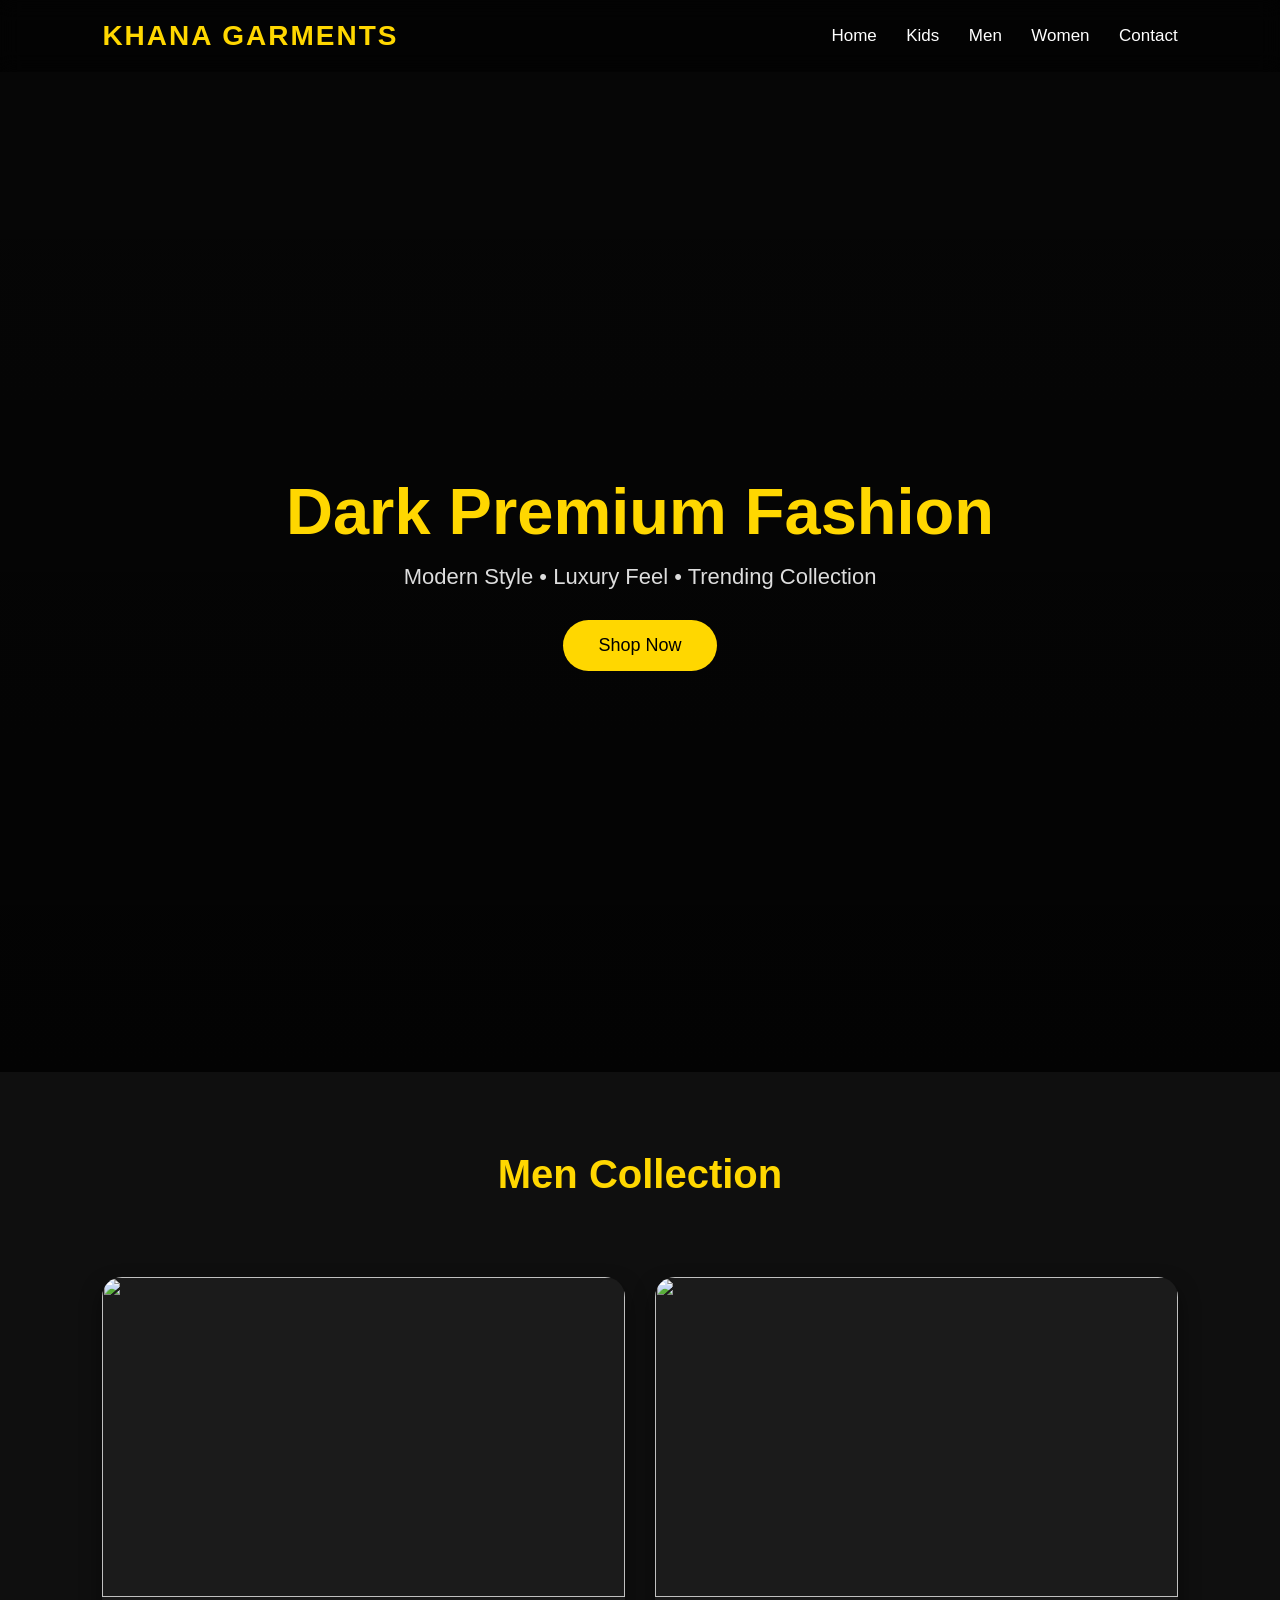
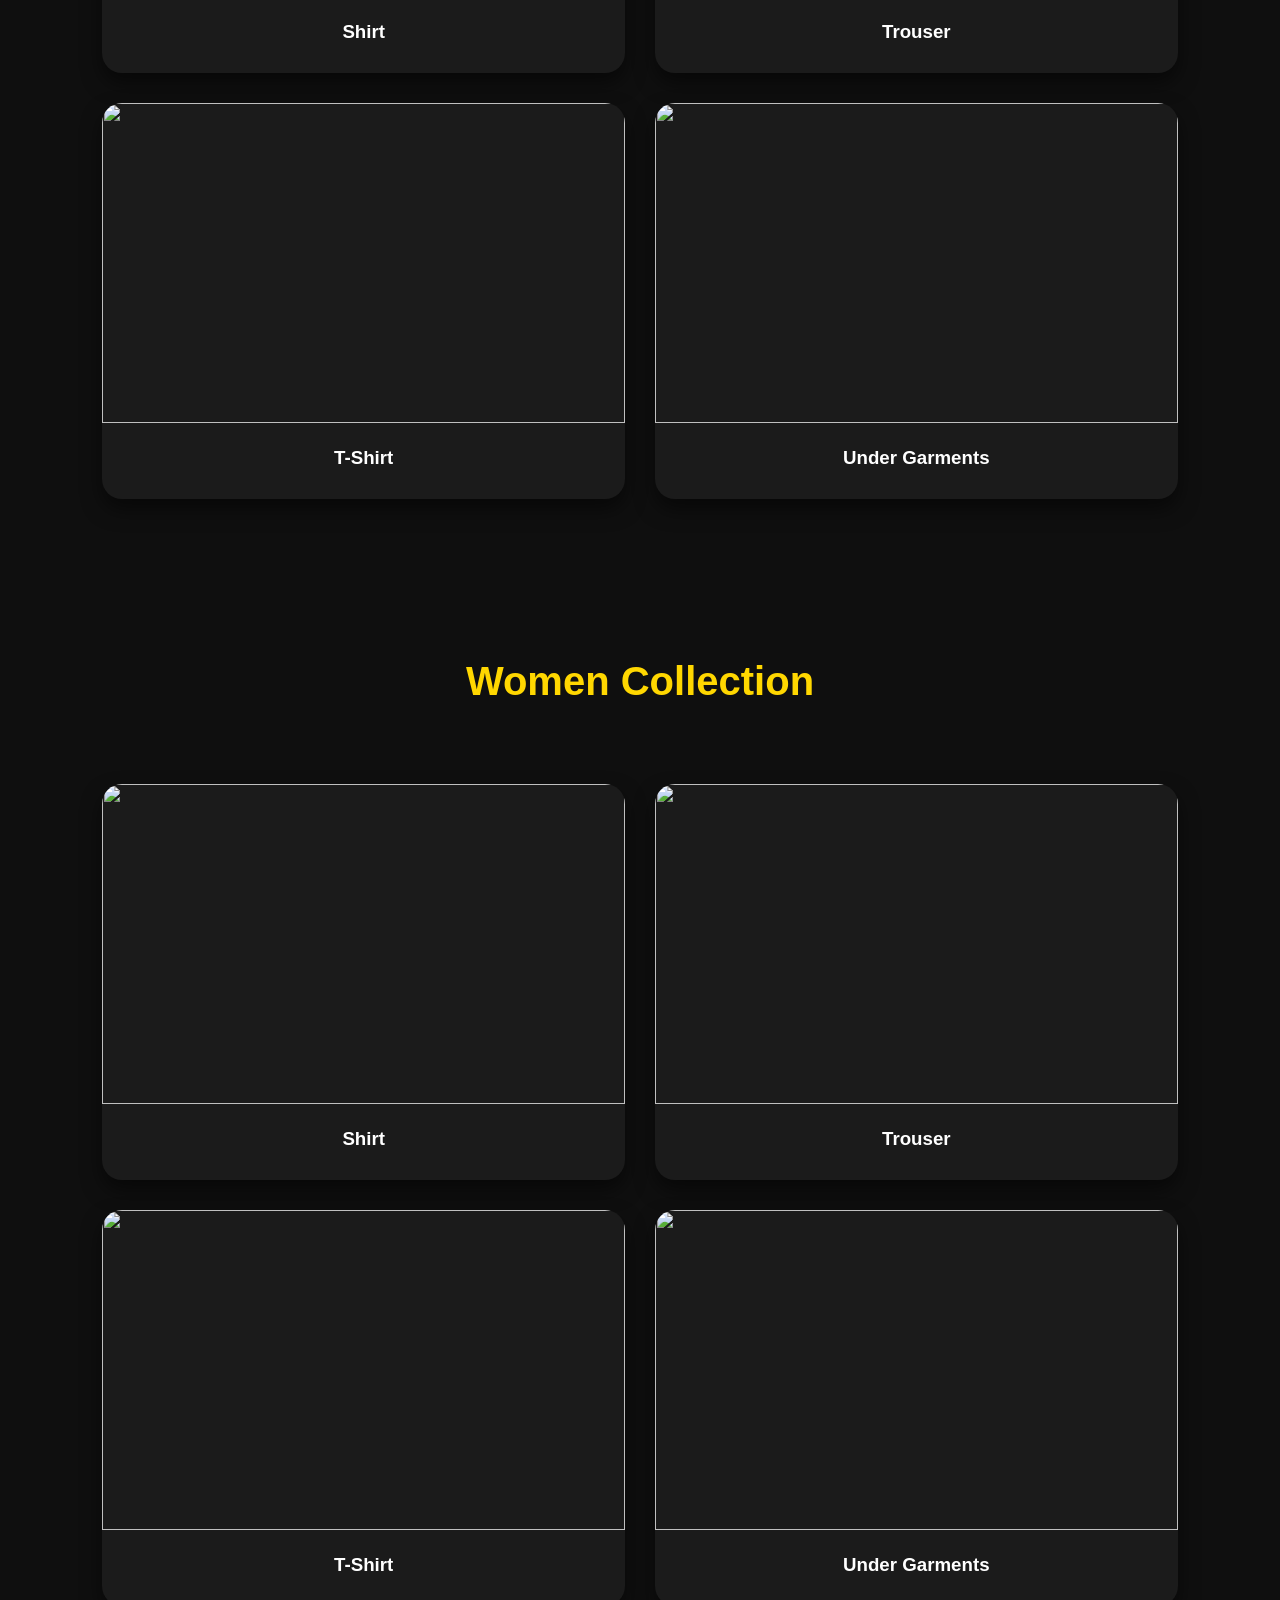
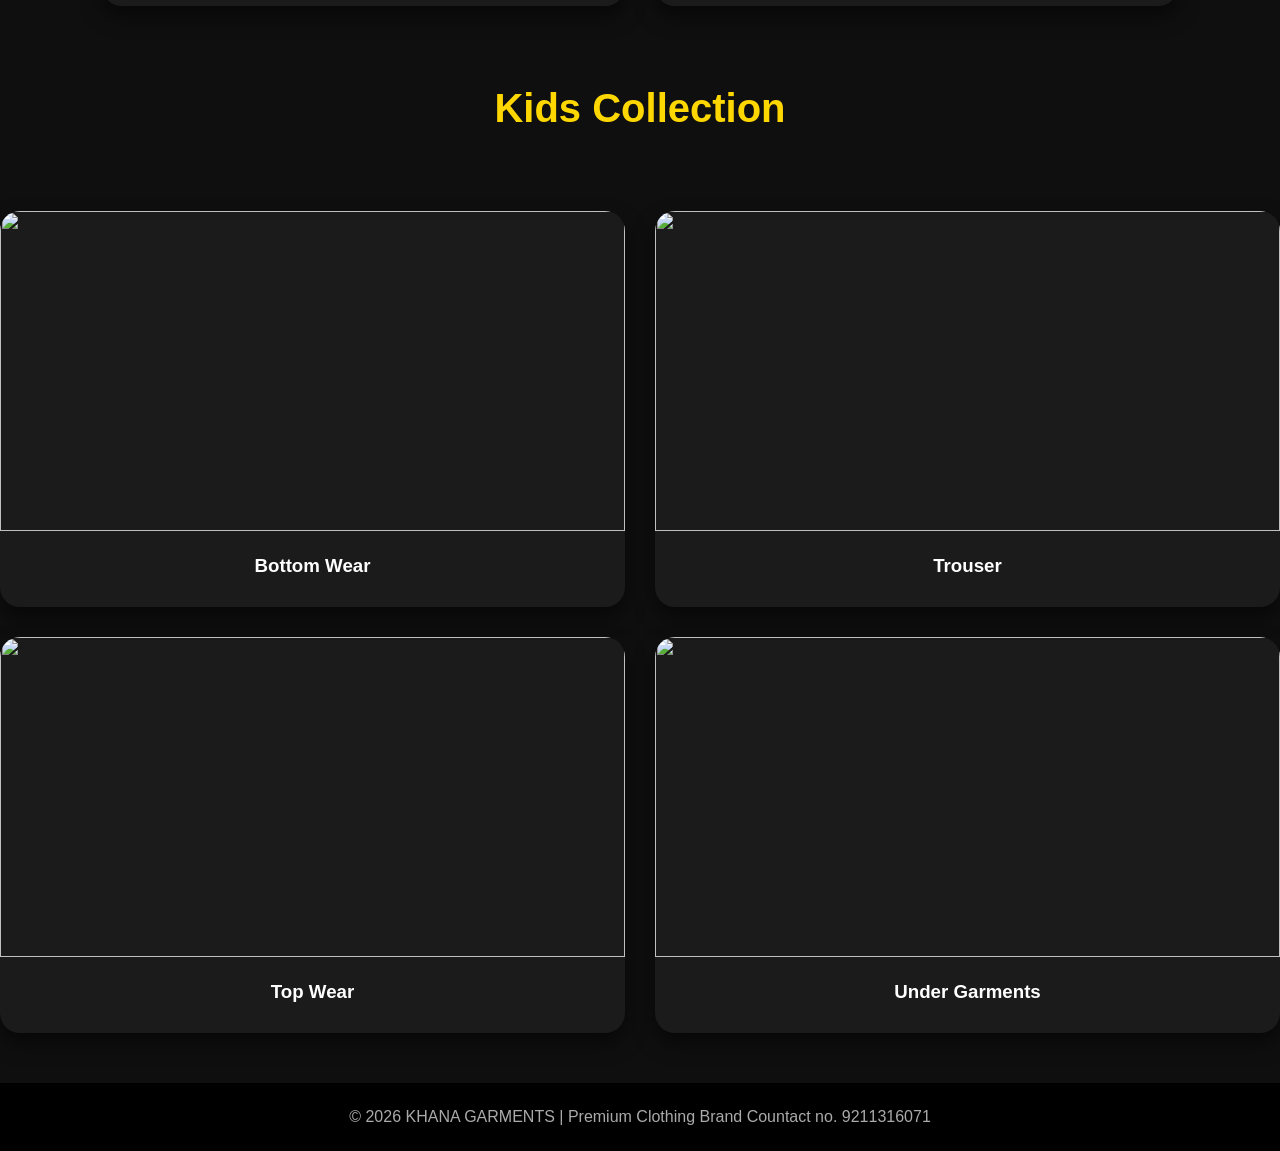
==== commit 23e248e2: "Update index.html" ====
--- a/index.html
+++ b/index.html
@@ -1,107 +1,142 @@
 <!DOCTYPE html>
 <html>
-    <head>
-        <title>Dark Premium Fashion Store</title>
-        <link rel="stylesheet" href="style.css">
-    </head>
-
-    <body>
-        <header class="header">
-            <div class="logo">KHANA GARMENTS</div>
-            <nav>
-                <a href="#">Home</a>
-                <a href="#">Kids</a>
-                <a href="#" onclick="scrollToMenProducts()">Men</a>
-                <a href="#" onclick="scrollToWomenProducts()">Women</a>
-                <a href="#" onclick="scrollTofooter()">Contact</a>
-            </nav>
-        </header>
+<head>
+    <title>Dark Premium Fashion Store</title>
+    <link rel="stylesheet" href="style.css">
+</head>
+<body>
+    <header class="header">
+        <div class="logo">KHANA GARMENTS</div>
+        <nav>
+            <a href="#">Home</a>
+            <a href="#">Kids</a>
+            <a href="#" onclick="scrollToMenProducts()">Men</a>
+            <a href="#" onclick="scrollToWomenProducts()">Women</a>
+            <a href="#" onclick="scrollTofooter()">Contact</a>
+        </nav>
+    </header>
     
-        <section class="hero">
-            <h1>Dark Premium Fashion</h1>
-            <p>Modern Style • Luxury Feel • Trending Collection</p>
-            <button onclick="scrollToMenProducts()">Shop Now</button>
-        </section>
+    <section class="hero">
+        <h1>Dark Premium Fashion</h1>
+        <p>Modern Style • Luxury Feel • Trending Collection</p>
+        <button onclick="scrollToMenProducts()">Shop Now</button>
+    </section>
     
-        <section class="Men products" id="Men products">
-            <h2 class="title">Men Collection</h2>
+    <section class="Men products" id="Men products">
+        <h2 class="title">Men Collection</h2>
         
-            <div class="grid">
+        <div class="grid">
             
-                <div class="mencard">
-                    <div class="card">
-                        <a href="men t-shirt.html"><img src="https://images.unsplash.com/photo-1515886657613-9f3515b0c78f"></a>
-                        <div class="card-content">
-                            <h3>Shirt</h3>
-                        </div>
-                    </div>
-
-                    <div class="card">
-                        <img src="https://images.unsplash.com/photo-1496747611176-843222e1e57c">
-                        <div class="card-content">
-                            <h3>T-Shirt</h3>
-                        </div>
+            <div class="mencard">
+                <div class="card">
+                    <a href="men t-shirt.html"><img src="https://images.unsplash.com/photo-1515886657613-9f3515b0c78f"></a>
+                    <div class="card-content">
+                        <h3>Shirt</h3>
                     </div>
                 </div>
-                <div class="mencard">
-                    <div class="card">
-                        <img src="https://images.unsplash.com/photo-1521572267360-ee0c2909d518">
-                        <div class="card-content">
-                            <h3>Trouser</h3>
-                        </div>
-                    </div>
 
-                    <div class="card">
-                        <img src="https://images.unsplash.com/photo-1541099649105-f69ad21f3246">
-                        <div class="card-content">
-                            <h3>Under Garments</h3>
-                        </div>
+                <div class="card">
+                    <img src="https://images.unsplash.com/photo-1496747611176-843222e1e57c">
+                    <div class="card-content">
+                        <h3>T-Shirt</h3>
                     </div>
                 </div>
             </div>
-        </section>
-    
-        <section class="Women products" id="Women products">
-            <h2 class="title">Women Collection</h2>
-        
-            <div class="grid">
-            
-                <div class="mencard">
-                    <div class="card">
-                        <a href="men t-shirt.html"><img src="https://images.unsplash.com/photo-1515886657613-9f3515b0c78f"></a>
-                        <div class="card-content">
-                            <h3>Shirt</h3>
-                        </div>
-                    </div>
-
-                    <div class="card">
-                        <img src="https://images.unsplash.com/photo-1496747611176-843222e1e57c">
-                        <div class="card-content">
-                            <h3>T-Shirt</h3>
-                        </div>
+            <div class="mencard">
+                <div class="card">
+                    <img src="https://images.unsplash.com/photo-1521572267360-ee0c2909d518">
+                    <div class="card-content">
+                        <h3>Trouser</h3>
                     </div>
                 </div>
-                <div class="mencard">
-                    <div class="card">
-                        <img src="https://images.unsplash.com/photo-1521572267360-ee0c2909d518">
-                        <div class="card-content">
-                            <h3>Trouser</h3>
-                        </div>
-                    </div>
 
-                    <div class="card">
-                        <img src="https://images.unsplash.com/photo-1541099649105-f69ad21f3246">
-                        <div class="card-content">
-                            <h3>Under Garments</h3>
-                        </div>
+                <div class="card">
+                    <img src="https://images.unsplash.com/photo-1541099649105-f69ad21f3246">
+                    <div class="card-content">
+                        <h3>Under Garments</h3>
                     </div>
                 </div>
             </div>
-        </section>
+        </div>
+    </section>
 
-        <footer class="footer" id="footer">
+    <section class="Women products" id="Women products">
+        <h2 class="title">Women Collection</h2>
+        
+        <div class="grid">
+            
+            <div class="mencard">
+                <div class="card">
+                    <a href="men t-shirt.html"><img src="https://images.unsplash.com/photo-1515886657613-9f3515b0c78f"></a>
+                    <div class="card-content">
+                        <h3>Shirt</h3>
+                    </div>
+                </div>
+
+                <div class="card">
+                    <img src="https://images.unsplash.com/photo-1496747611176-843222e1e57c">
+                    <div class="card-content">
+                        <h3>T-Shirt</h3>
+                    </div>
+                </div>
+            </div>
+            <div class="mencard">
+                <div class="card">
+                    <img src="https://images.unsplash.com/photo-1521572267360-ee0c2909d518">
+                    <div class="card-content">
+                        <h3>Trouser</h3>
+                    </div>
+                </div>
+
+                <div class="card">
+                    <img src="https://images.unsplash.com/photo-1541099649105-f69ad21f3246">
+                    <div class="card-content">
+                        <h3>Under Garments</h3>
+                    </div>
+                </div>
+            </div>
+        </div>
+    </section>
+    <section class="Kids Products" id="Kids Products">
+        <h2 class="title">Kids Collection</h2>
+            
+        <div class="grid">
+            <div class="mencard">
+                <div class="card">
+                    <a href="men t-shirt.html">
+                        <img src="https://images.unsplash.com/photo-1515886657613-9f3515b0c78f"></a>
+                    <div class="card-content">
+                        <h3>Bottom Wear</h3>
+                    </div>
+                </div>
+
+                <div class="card">
+                    <img src="https://images.unsplash.com/photo-1496747611176-843222e1e57c">
+                    <div class="card-content">
+                        <h3>Top Wear</h3>
+                    </div>
+                </div>
+            </div>
+            <div class="mencard">
+                <div class="card">
+                    <img src="https://images.unsplash.com/photo-1521572267360-ee0c2909d518">
+                    <div class="card-content">
+                        <h3>Trouser</h3>
+                    </div>
+                </div>
+
+                <div class="card">
+                    <img src="https://images.unsplash.com/photo-1541099649105-f69ad21f3246">
+                    <div class="card-content">
+                        <h3>Under Garments</h3>
+                    </div>
+                </div>
+            </div>
+        </div>
+    </section>
+    <footer class="footer" id="footer">
             © 2026 KHANA GARMENTS | Premium Clothing Brand Countact no. 9211316071
-        </footer>
-        <script src="script.js"></script>
-    </body>
+    </footer>
+    <script src="script.js"></script>
+</body>
 </html>
--- a/style.css
+++ b/style.css
@@ -51,7 +51,7 @@
 
 /* Hero */
 .hero{
-    height:100vh;
+    height:1000px;
     background:linear-gradient(rgba(0,0,0,.6),rgba(0,0,0,.8)),
     url('https://images.unsplash.com/photo-1515886657613-9f3515b0c78f?auto=format&fit=crop&w=1400&q=80') center/cover;
     display:flex;
@@ -125,7 +125,7 @@
     gap:30px 30px;
 }
 .mencard{
-    width: 50%;
+    width: 100%;
 }
 
 .card{
@@ -135,6 +135,7 @@
     transition:0.4s;
     box-shadow:0 10px 20px rgba(0,0,0,.5);
     margin-top: 30px;
+    width:100%;
 }
 
 .card:hover{
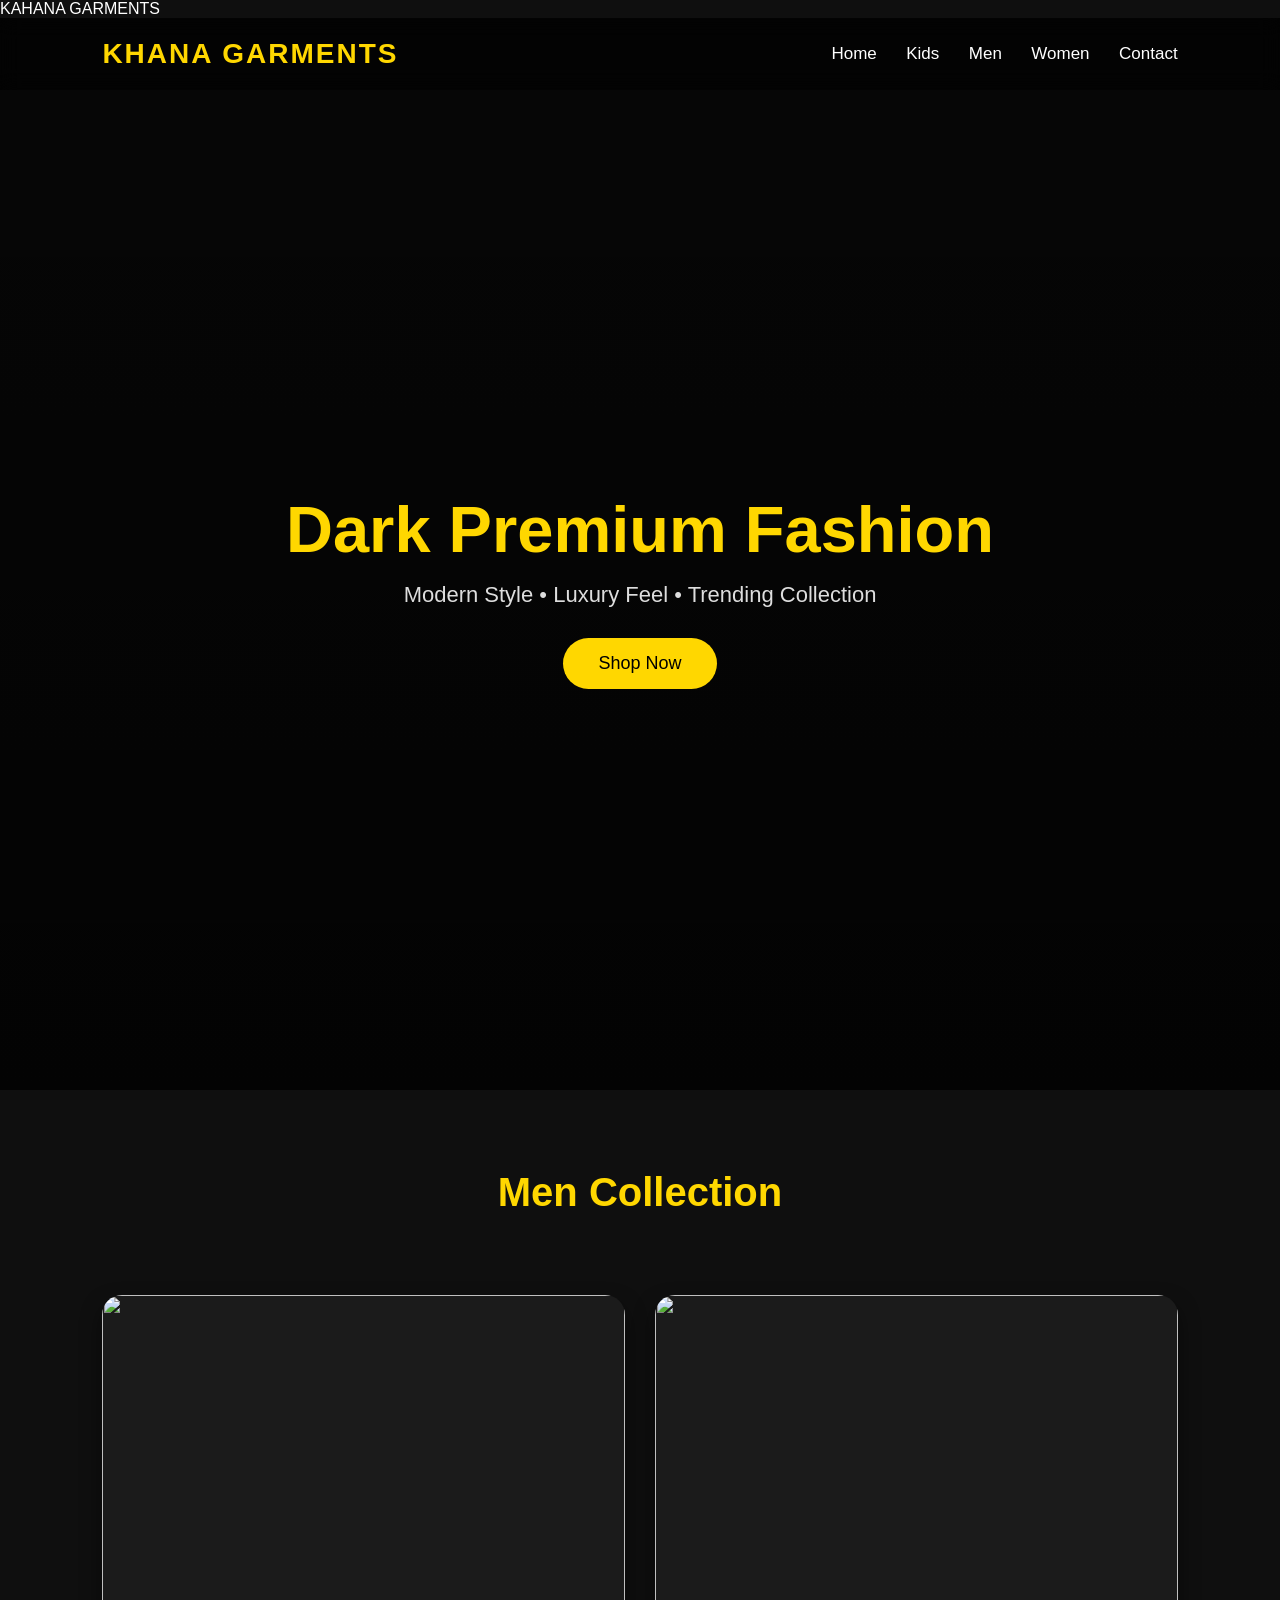
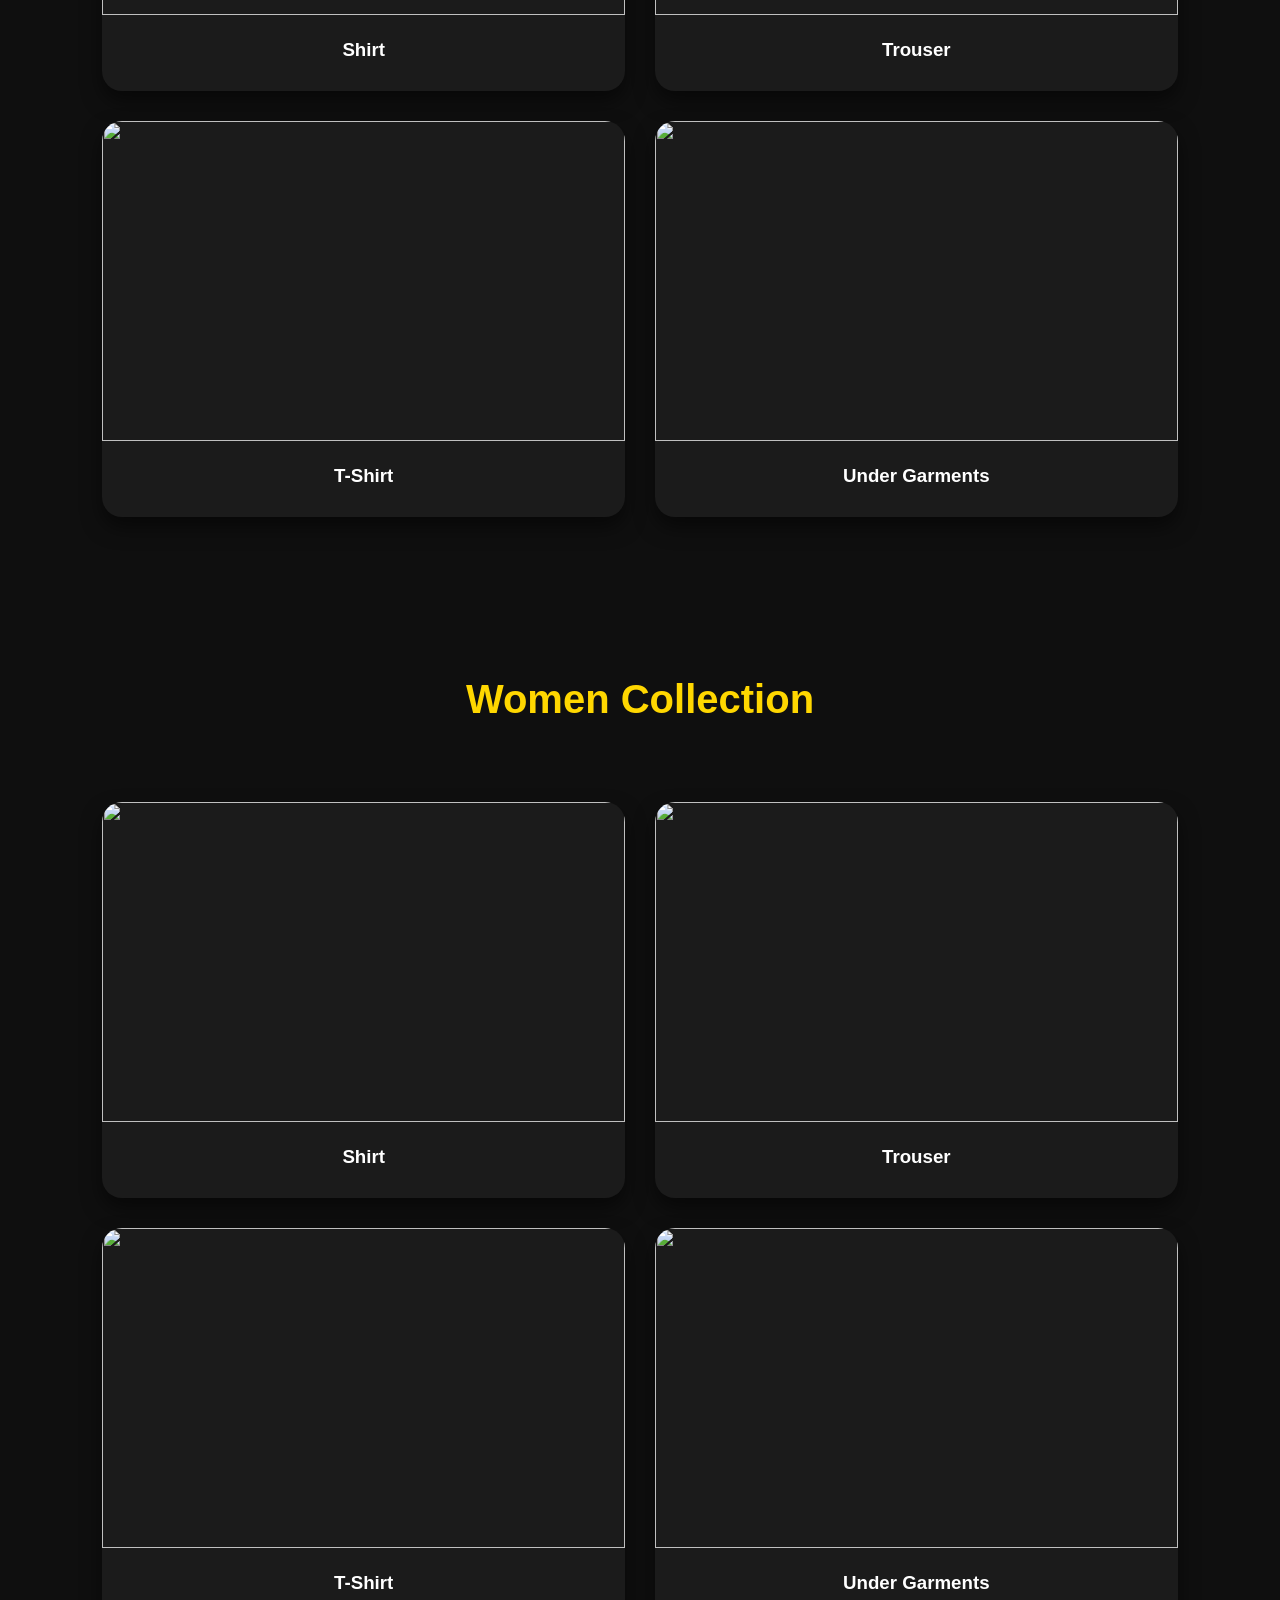
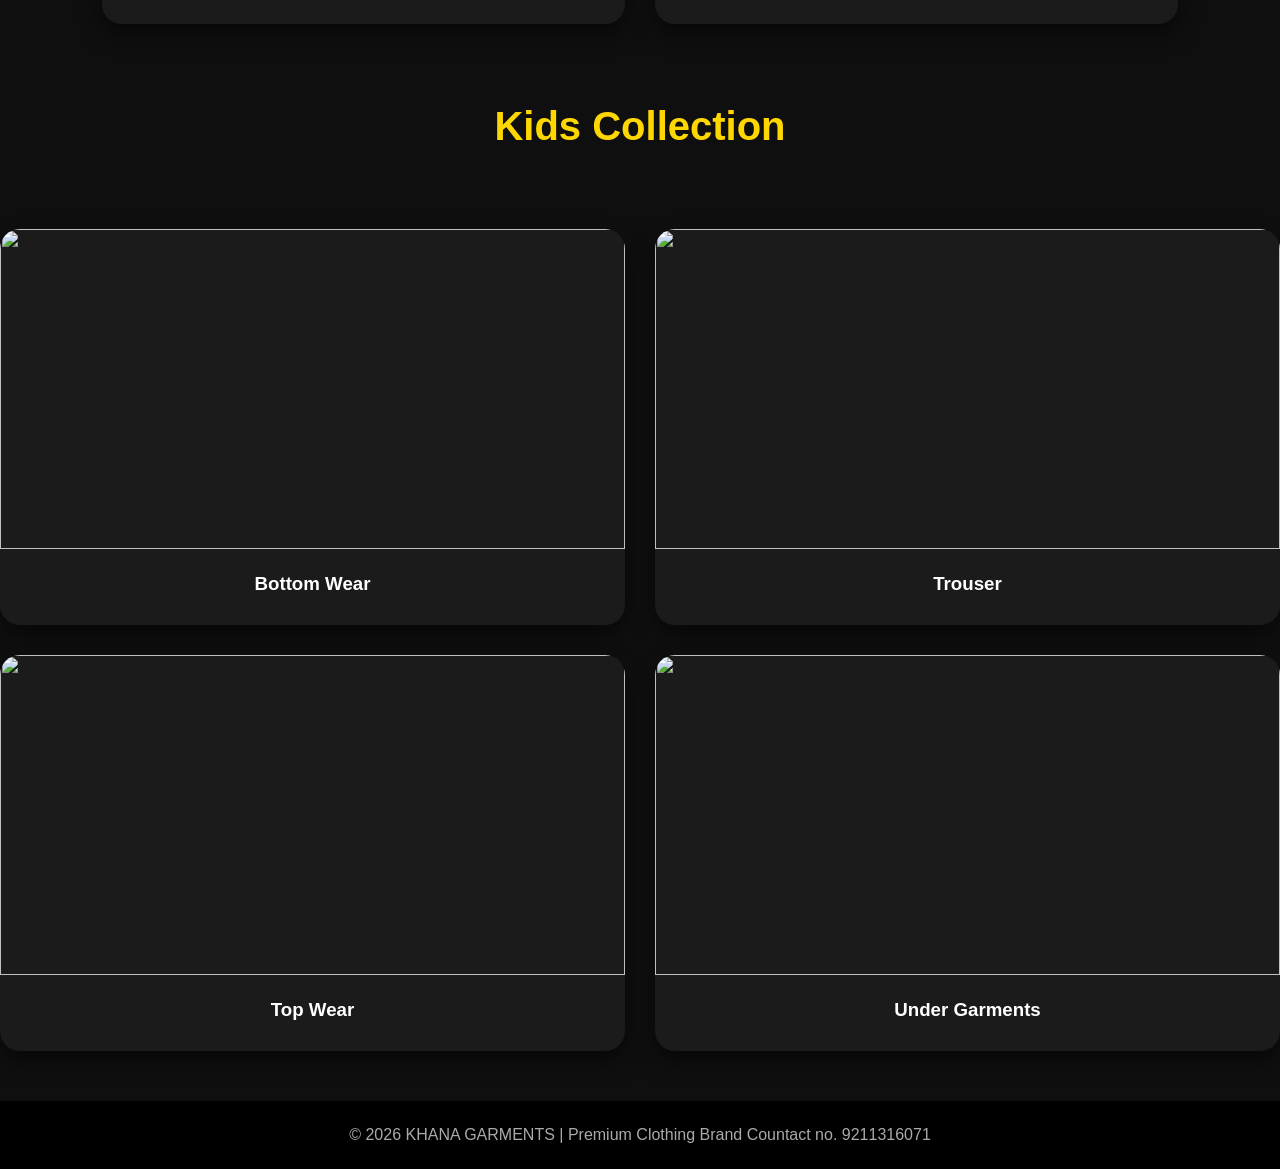
==== commit 682b3a08: "Add loader animation to index.html" ====
--- a/index.html
+++ b/index.html
@@ -5,6 +5,14 @@
     <link rel="stylesheet" href="style.css">
 </head>
 <body>
+    <div class="loader">
+        <div class="loader-content">
+            <div class="loader-logo">KAHANA GARMENTS</div>
+            <div class="loader-bar">
+                <div class="loader-progress"></div>
+            </div>
+        </div>
+    </div>
     <header class="header">
         <div class="logo">KHANA GARMENTS</div>
         <nav>
